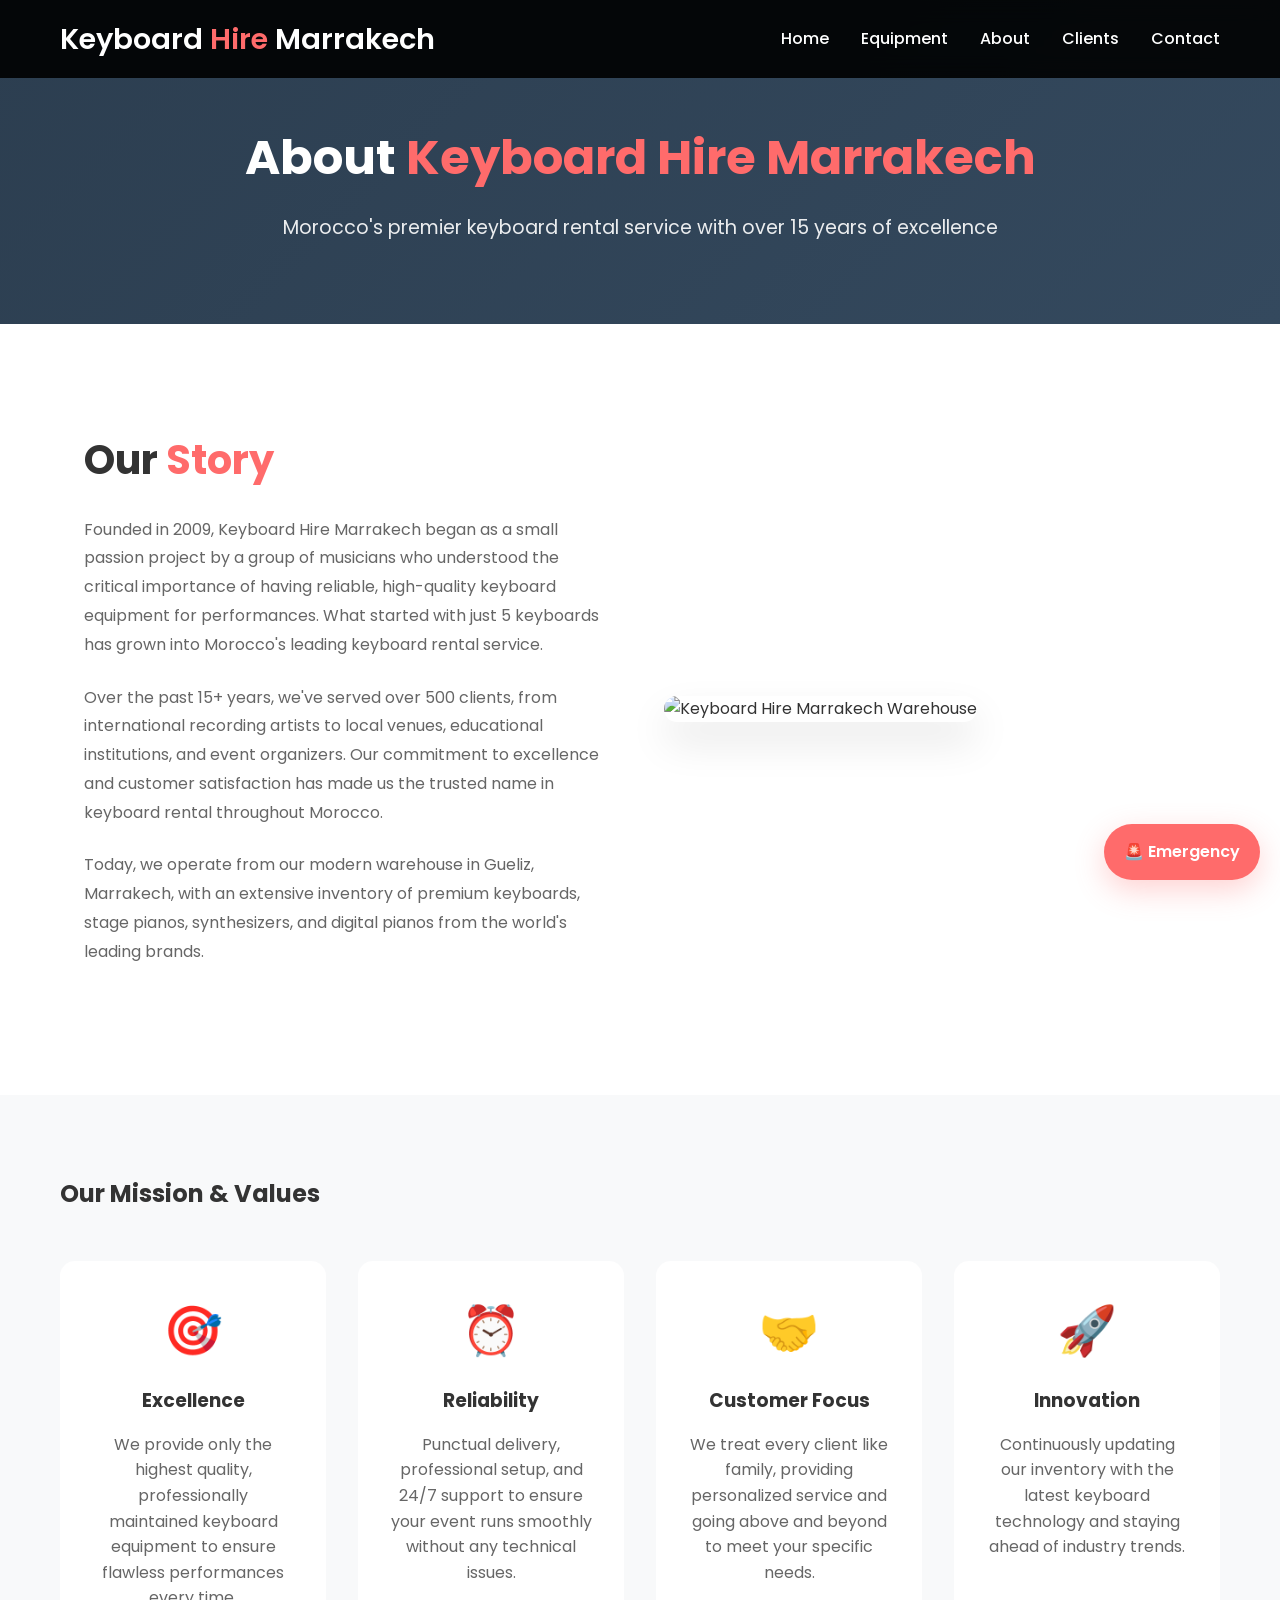
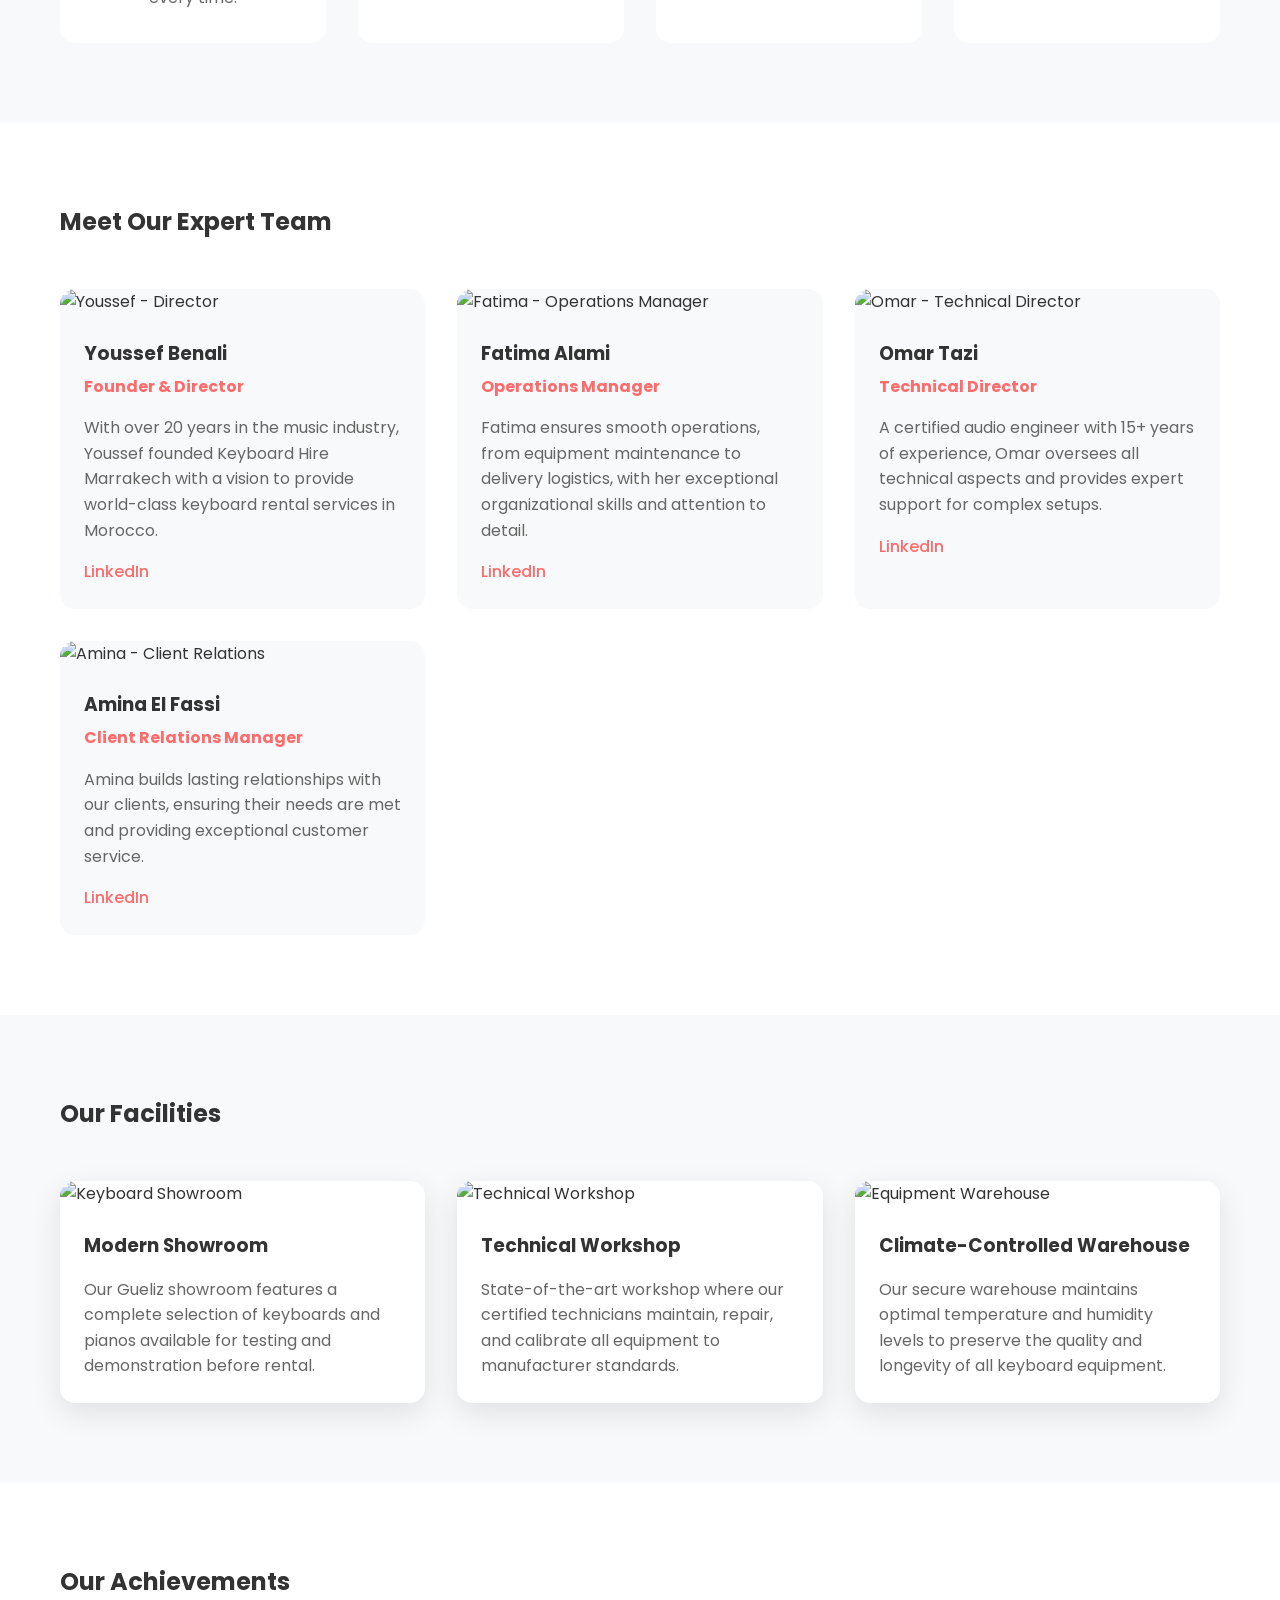
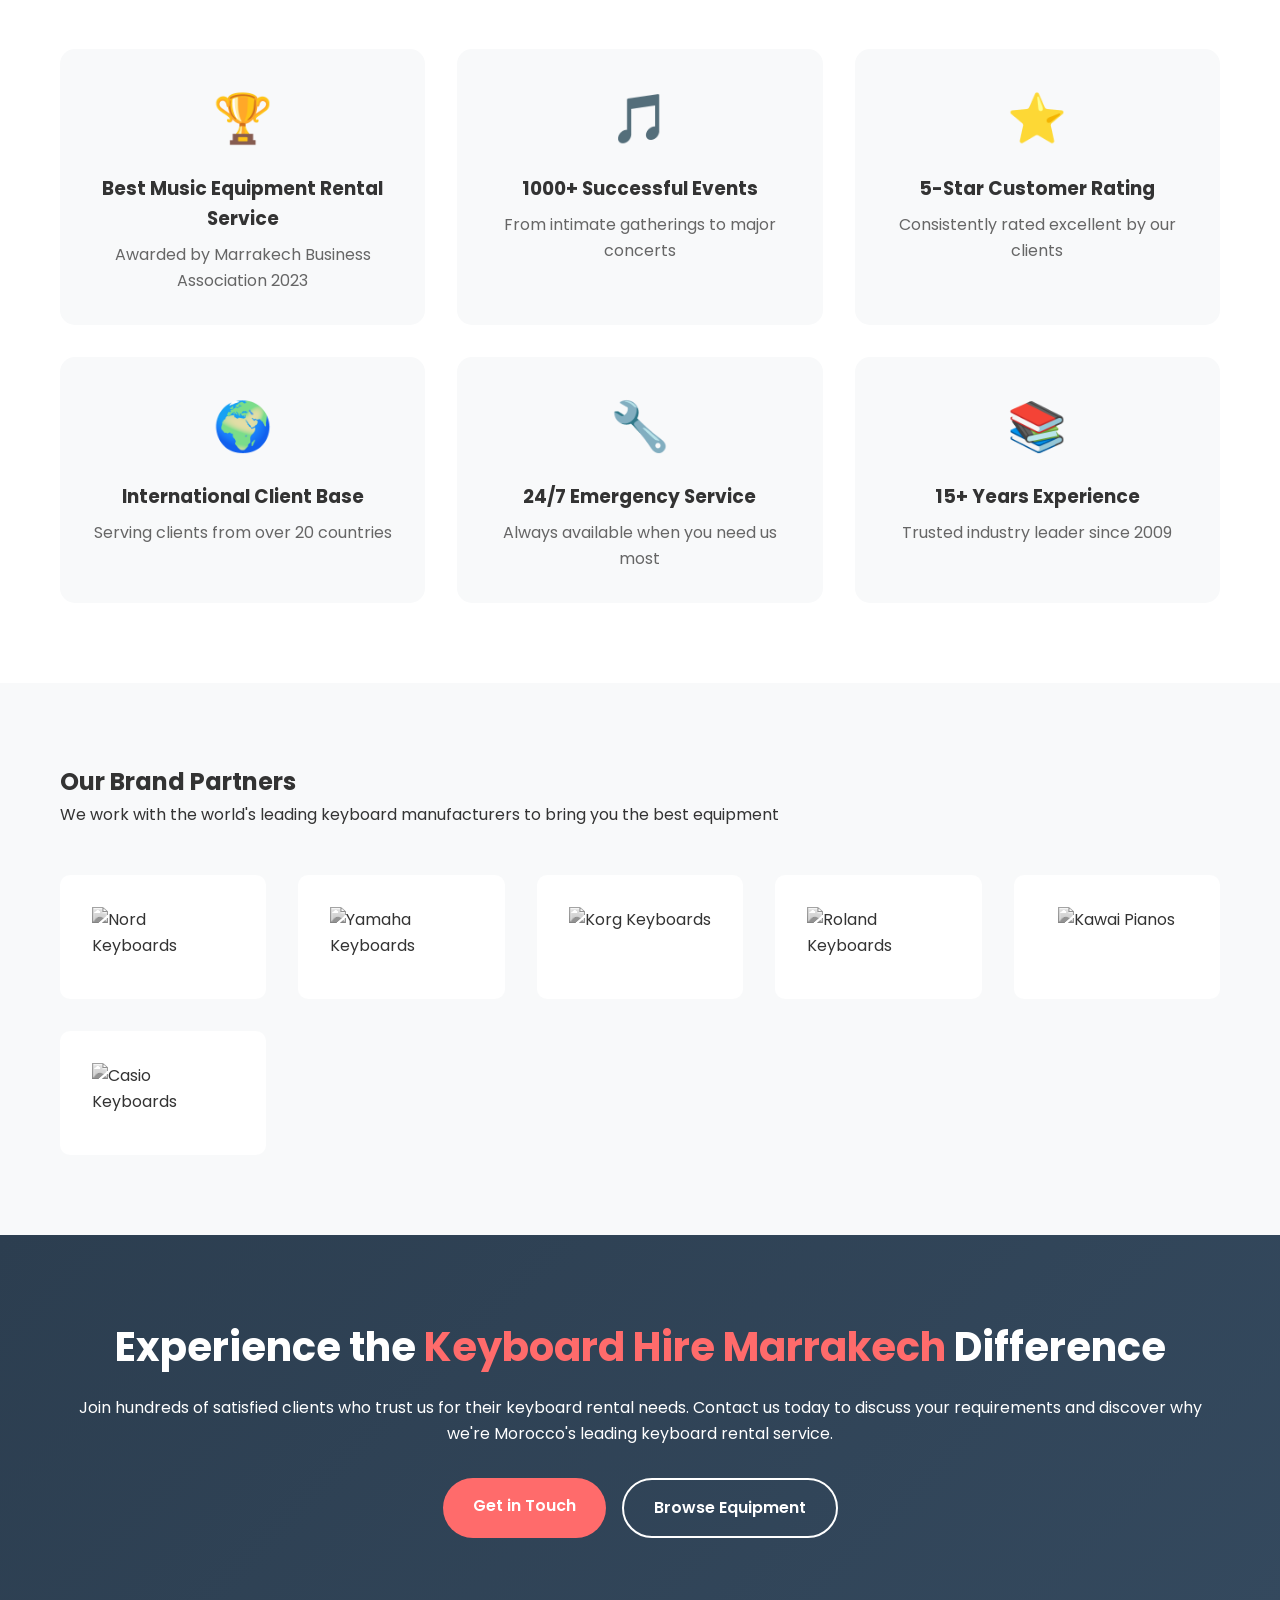
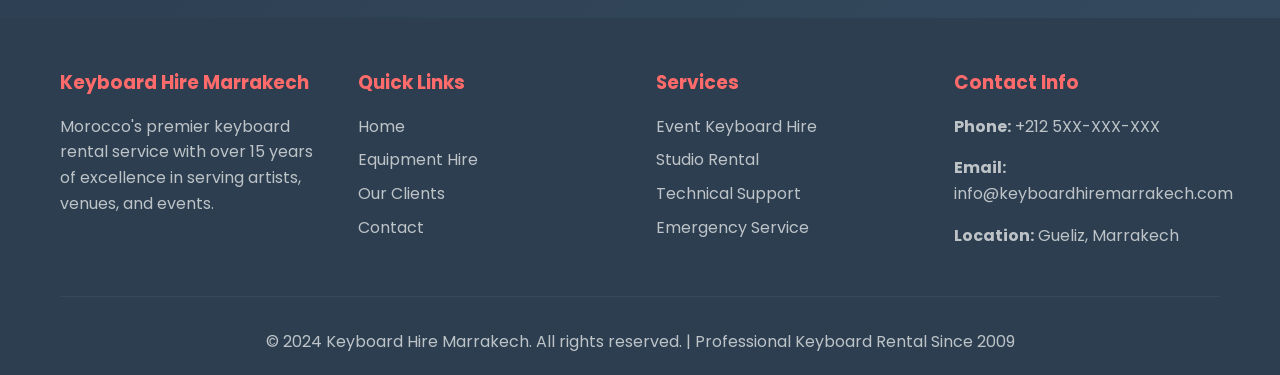
==== about.html @ 623c3692 "save" ====
<!DOCTYPE html>
<html lang="en">
<head>
    <meta charset="UTF-8">
    <meta name="viewport" content="width=device-width, initial-scale=1.0">
    <title>About Us - Keyboard Hire Marrakech | Professional Keyboard Rental Since 2009</title>
    <meta name="description" content="Learn about Keyboard Hire Marrakech - Morocco's leading keyboard rental service with 15+ years of experience, premium equipment, and exceptional customer service.">
    <meta name="keywords" content="about keyboard hire Marrakech, keyboard rental company Marrakech, professional keyboard service, music equipment rental Morocco">
    <link rel="stylesheet" href="styles.css">
    <link href="https://fonts.googleapis.com/css2?family=Poppins:wght@300;400;500;600;700&display=swap" rel="stylesheet">
</head>
<body>
    <!-- Header -->
    <header class="header">
        <nav class="navbar">
            <div class="nav-container">
                <div class="logo">
                    <h1>Keyboard <span>Hire</span> Marrakech</h1>
                </div>
                <ul class="nav-menu">
                    <li><a href="index.html" class="nav-link">Home</a></li>
                    <li><a href="index.html#equipment" class="nav-link">Equipment</a></li>
                    <li><a href="about.html" class="nav-link">About</a></li>
                    <li><a href="clients.html" class="nav-link">Clients</a></li>
                    <li><a href="contact.html" class="nav-link">Contact</a></li>
                </ul>
                <div class="hamburger">
                    <span></span>
                    <span></span>
                    <span></span>
                </div>
            </div>
        </nav>
    </header>

    <!-- Page Header -->
    <section class="page-header">
        <div class="container">
            <h1>About <span>Keyboard Hire Marrakech</span></h1>
            <p>Morocco's premier keyboard rental service with over 15 years of excellence</p>
        </div>
    </section>

    <!-- Our Story -->
    <section class="our-story">
        <div class="container">
            <div class="story-content">
                <div class="story-text">
                    <h2>Our <span>Story</span></h2>
                    <p>Founded in 2009, Keyboard Hire Marrakech began as a small passion project by a group of musicians who understood the critical importance of having reliable, high-quality keyboard equipment for performances. What started with just 5 keyboards has grown into Morocco's leading keyboard rental service.</p>
                    <p>Over the past 15+ years, we've served over 500 clients, from international recording artists to local venues, educational institutions, and event organizers. Our commitment to excellence and customer satisfaction has made us the trusted name in keyboard rental throughout Morocco.</p>
                    <p>Today, we operate from our modern warehouse in Gueliz, Marrakech, with an extensive inventory of premium keyboards, stage pianos, synthesizers, and digital pianos from the world's leading brands.</p>
                </div>
                <div class="story-image">
                    <img src="https://images.unsplash.com/photo-1566665719973-657643b6158b?w=500&h=400&fit=crop&crop=center" alt="Keyboard Hire Marrakech Warehouse">
                </div>
            </div>
        </div>
    </section>

    <!-- Mission & Values -->
    <section class="mission-values">
        <div class="container">
            <h2>Our <span>Mission & Values</span></h2>
            
            <div class="values-grid">
                <div class="value-item">
                    <div class="value-icon">🎯</div>
                    <h3>Excellence</h3>
                    <p>We provide only the highest quality, professionally maintained keyboard equipment to ensure flawless performances every time.</p>
                </div>
                
                <div class="value-item">
                    <div class="value-icon">⏰</div>
                    <h3>Reliability</h3>
                    <p>Punctual delivery, professional setup, and 24/7 support to ensure your event runs smoothly without any technical issues.</p>
                </div>
                
                <div class="value-item">
                    <div class="value-icon">🤝</div>
                    <h3>Customer Focus</h3>
                    <p>We treat every client like family, providing personalized service and going above and beyond to meet your specific needs.</p>
                </div>
                
                <div class="value-item">
                    <div class="value-icon">🚀</div>
                    <h3>Innovation</h3>
                    <p>Continuously updating our inventory with the latest keyboard technology and staying ahead of industry trends.</p>
                </div>
            </div>
        </div>
    </section>

    <!-- Team Section -->
    <section class="team">
        <div class="container">
            <h2>Meet Our <span>Expert Team</span></h2>
            
            <div class="team-grid">
                <div class="team-member">
                    <div class="member-image">
                        <img src="https://images.unsplash.com/photo-1507003211169-0a1dd7228f2d?w=300&h=300&fit=crop&crop=face" alt="Youssef - Director">
                    </div>
                    <div class="member-info">
                        <h3>Youssef Benali</h3>
                        <h4>Founder & Director</h4>
                        <p>With over 20 years in the music industry, Youssef founded Keyboard Hire Marrakech with a vision to provide world-class keyboard rental services in Morocco.</p>
                        <div class="member-social">
                            <a href="#">LinkedIn</a>
                        </div>
                    </div>
                </div>
                
                <div class="team-member">
                    <div class="member-image">
                        <img src="https://images.unsplash.com/photo-1494790108755-2616b612b786?w=300&h=300&fit=crop&crop=face" alt="Fatima - Operations Manager">
                    </div>
                    <div class="member-info">
                        <h3>Fatima Alami</h3>
                        <h4>Operations Manager</h4>
                        <p>Fatima ensures smooth operations, from equipment maintenance to delivery logistics, with her exceptional organizational skills and attention to detail.</p>
                        <div class="member-social">
                            <a href="#">LinkedIn</a>
                        </div>
                    </div>
                </div>
                
                <div class="team-member">
                    <div class="member-image">
                        <img src="https://images.unsplash.com/photo-1500648767791-00dcc994a43e?w=300&h=300&fit=crop&crop=face" alt="Omar - Technical Director">
                    </div>
                    <div class="member-info">
                        <h3>Omar Tazi</h3>
                        <h4>Technical Director</h4>
                        <p>A certified audio engineer with 15+ years of experience, Omar oversees all technical aspects and provides expert support for complex setups.</p>
                        <div class="member-social">
                            <a href="#">LinkedIn</a>
                        </div>
                    </div>
                </div>
                
                <div class="team-member">
                    <div class="member-image">
                        <img src="https://images.unsplash.com/photo-1580489944761-15a19d654956?w=300&h=300&fit=crop&crop=face" alt="Amina - Client Relations">
                    </div>
                    <div class="member-info">
                        <h3>Amina El Fassi</h3>
                        <h4>Client Relations Manager</h4>
                        <p>Amina builds lasting relationships with our clients, ensuring their needs are met and providing exceptional customer service.</p>
                        <div class="member-social">
                            <a href="#">LinkedIn</a>
                        </div>
                    </div>
                </div>
            </div>
        </div>
    </section>

    <!-- Facilities -->
    <section class="facilities">
        <div class="container">
            <h2>Our <span>Facilities</span></h2>
            
            <div class="facilities-grid">
                <div class="facility-item">
                    <div class="facility-image">
                        <img src="https://images.unsplash.com/photo-1564466809118-fb3321f1a7a9?w=400&h=300&fit=crop&crop=center" alt="Keyboard Showroom">
                    </div>
                    <div class="facility-content">
                        <h3>Modern Showroom</h3>
                        <p>Our Gueliz showroom features a complete selection of keyboards and pianos available for testing and demonstration before rental.</p>
                    </div>
                </div>
                
                <div class="facility-item">
                    <div class="facility-image">
                        <img src="https://images.unsplash.com/photo-1581091226825-a6a2a5aee158?w=400&h=300&fit=crop&crop=center" alt="Technical Workshop">
                    </div>
                    <div class="facility-content">
                        <h3>Technical Workshop</h3>
                        <p>State-of-the-art workshop where our certified technicians maintain, repair, and calibrate all equipment to manufacturer standards.</p>
                    </div>
                </div>
                
                <div class="facility-item">
                    <div class="facility-image">
                        <img src="https://images.unsplash.com/photo-1566665719973-657643b6158b?w=400&h=300&fit=crop&crop=center" alt="Equipment Warehouse">
                    </div>
                    <div class="facility-content">
                        <h3>Climate-Controlled Warehouse</h3>
                        <p>Our secure warehouse maintains optimal temperature and humidity levels to preserve the quality and longevity of all keyboard equipment.</p>
                    </div>
                </div>
            </div>
        </div>
    </section>

    <!-- Achievements -->
    <section class="achievements">
        <div class="container">
            <h2>Our <span>Achievements</span></h2>
            
            <div class="achievements-grid">
                <div class="achievement-item">
                    <div class="achievement-icon">🏆</div>
                    <h3>Best Music Equipment Rental Service</h3>
                    <p>Awarded by Marrakech Business Association 2023</p>
                </div>
                
                <div class="achievement-item">
                    <div class="achievement-icon">🎵</div>
                    <h3>1000+ Successful Events</h3>
                    <p>From intimate gatherings to major concerts</p>
                </div>
                
                <div class="achievement-item">
                    <div class="achievement-icon">⭐</div>
                    <h3>5-Star Customer Rating</h3>
                    <p>Consistently rated excellent by our clients</p>
                </div>
                
                <div class="achievement-item">
                    <div class="achievement-icon">🌍</div>
                    <h3>International Client Base</h3>
                    <p>Serving clients from over 20 countries</p>
                </div>
                
                <div class="achievement-item">
                    <div class="achievement-icon">🔧</div>
                    <h3>24/7 Emergency Service</h3>
                    <p>Always available when you need us most</p>
                </div>
                
                <div class="achievement-item">
                    <div class="achievement-icon">📚</div>
                    <h3>15+ Years Experience</h3>
                    <p>Trusted industry leader since 2009</p>
                </div>
            </div>
        </div>
    </section>

    <!-- Partners -->
    <section class="partners">
        <div class="container">
            <h2>Our <span>Brand Partners</h2>
            <p>We work with the world's leading keyboard manufacturers to bring you the best equipment</p>
            
            <div class="partners-grid">
                <div class="partner-item">
                    <img src="https://images.unsplash.com/photo-1511379938547-c1f69419868d?w=200&h=100&fit=crop&crop=center" alt="Nord Keyboards">
                </div>
                <div class="partner-item">
                    <img src="https://images.unsplash.com/photo-1576424361877-603025029c74?w=200&h=100&fit=crop&crop=center" alt="Yamaha Keyboards">
                </div>
                <div class="partner-item">
                    <img src="https://images.unsplash.com/photo-1593030182-565dcc7b5df2?w=200&h=100&fit=crop&crop=center" alt="Korg Keyboards">
                </div>
                <div class="partner-item">
                    <img src="https://images.unsplash.com/photo-1471473885385-f9cc0d6b297a?w=200&h=100&fit=crop&crop=center" alt="Roland Keyboards">
                </div>
                <div class="partner-item">
                    <img src="https://images.unsplash.com/photo-1511379938547-c1f69419868d?w=200&h=100&fit=crop&crop=center" alt="Kawai Pianos">
                </div>
                <div class="partner-item">
                    <img src="https://images.unsplash.com/photo-1593030182-565dcc7b5df2?w=200&h=100&fit=crop&crop=center" alt="Casio Keyboards">
                </div>
            </div>
        </div>
    </section>

    <!-- CTA Section -->
    <section class="about-cta">
        <div class="container">
            <div class="cta-content">
                <h2>Experience the <span>Keyboard Hire Marrakech</span> Difference</h2>
                <p>Join hundreds of satisfied clients who trust us for their keyboard rental needs. Contact us today to discuss your requirements and discover why we're Morocco's leading keyboard rental service.</p>
                <div class="cta-buttons">
                    <a href="contact.html" class="btn-primary">Get in Touch</a>
                    <a href="index.html#equipment" class="btn-secondary">Browse Equipment</a>
                </div>
            </div>
        </div>
    </section>

    <!-- Footer -->
    <footer class="footer">
        <div class="container">
            <div class="footer-content">
                <div class="footer-section">
                    <h3>Keyboard Hire Marrakech</h3>
                    <p>Morocco's premier keyboard rental service with over 15 years of excellence in serving artists, venues, and events.</p>
                </div>
                
                <div class="footer-section">
                    <h3>Quick Links</h3>
                    <ul>
                        <li><a href="index.html">Home</a></li>
                        <li><a href="index.html#equipment">Equipment Hire</a></li>
                        <li><a href="clients.html">Our Clients</a></li>
                        <li><a href="contact.html">Contact</a></li>
                    </ul>
                </div>
                
                <div class="footer-section">
                    <h3>Services</h3>
                    <ul>
                        <li><a href="#">Event Keyboard Hire</a></li>
                        <li><a href="#">Studio Rental</a></li>
                        <li><a href="#">Technical Support</a></li>
                        <li><a href="#">Emergency Service</a></li>
                    </ul>
                </div>
                
                <div class="footer-section">
                    <h3>Contact Info</h3>
                    <p><strong>Phone:</strong> +212 5XX-XXX-XXX</p>
                    <p><strong>Email:</strong> info@keyboardhiremarrakech.com</p>
                    <p><strong>Location:</strong> Gueliz, Marrakech</p>
                </div>
            </div>
            
            <div class="footer-bottom">
                <p>&copy; 2024 Keyboard Hire Marrakech. All rights reserved. | Professional Keyboard Rental Since 2009</p>
            </div>
        </div>
    </footer>

    <script src="script.js"></script>
</body>
</html>
---- styles.css ----
/* Reset and Base Styles */
* {
    margin: 0;
    padding: 0;
    box-sizing: border-box;
}

body {
    font-family: 'Poppins', sans-serif;
    line-height: 1.6;
    color: #333;
    overflow-x: hidden;
}

.container {
    max-width: 1200px;
    margin: 0 auto;
    padding: 0 20px;
}

/* Header Styles */
.header {
    position: fixed;
    top: 0;
    width: 100%;
    background: rgba(0, 0, 0, 0.9);
    backdrop-filter: blur(10px);
    z-index: 1000;
    transition: all 0.3s ease;
}

.navbar {
    padding: 1rem 0;
}

.nav-container {
    max-width: 1200px;
    margin: 0 auto;
    padding: 0 20px;
    display: flex;
    justify-content: space-between;
    align-items: center;
}

.logo h1 {
    color: #fff;
    font-size: 1.8rem;
    font-weight: 600;
}

.logo span {
    color: #ff6b6b;
}

.nav-menu {
    display: flex;
    list-style: none;
    gap: 2rem;
}

.nav-link {
    color: #fff;
    text-decoration: none;
    font-weight: 500;
    transition: color 0.3s ease;
    position: relative;
}

.nav-link:hover {
    color: #ff6b6b;
}

.nav-link::after {
    content: '';
    position: absolute;
    bottom: -5px;
    left: 0;
    width: 0;
    height: 2px;
    background: #ff6b6b;
    transition: width 0.3s ease;
}

.nav-link:hover::after {
    width: 100%;
}

.hamburger {
    display: none;
    flex-direction: column;
    cursor: pointer;
}

.hamburger span {
    width: 25px;
    height: 3px;
    background: #fff;
    margin: 3px 0;
    transition: 0.3s;
}

/* Hero Section */
.hero {
    position: relative;
    height: 100vh;
    display: flex;
    align-items: center;
    justify-content: center;
    overflow: hidden;
}

.video-container {
    position: absolute;
    top: 0;
    left: 0;
    width: 100%;
    height: 100%;
    z-index: -1;
}

#hero-video {
    width: 100%;
    height: 100%;
    object-fit: cover;
}

.video-overlay {
    position: absolute;
    top: 0;
    left: 0;
    width: 100%;
    height: 100%;
    background: rgba(0, 0, 0, 0.6);
}

.hero-content {
    text-align: center;
    color: #fff;
    padding: 0 20px;
    max-width: 800px;
    animation: fadeInUp 1s ease;
}

.hero-content h1 {
    font-size: 3.5rem;
    font-weight: 700;
    margin-bottom: 1rem;
    line-height: 1.2;
}

.hero-content span {
    color: #ff6b6b;
}

.hero-content p {
    font-size: 1.2rem;
    margin-bottom: 2rem;
    opacity: 0.9;
}

.hero-buttons {
    display: flex;
    gap: 1rem;
    justify-content: center;
    margin-bottom: 2rem;
    flex-wrap: wrap;
}

.btn-primary, .btn-secondary {
    padding: 15px 30px;
    border: none;
    border-radius: 50px;
    font-size: 1rem;
    font-weight: 600;
    text-decoration: none;
    transition: all 0.3s ease;
    cursor: pointer;
    display: inline-block;
}

.btn-primary {
    background: #ff6b6b;
    color: #fff;
}

.btn-primary:hover {
    background: #ff5252;
    transform: translateY(-2px);
    box-shadow: 0 10px 20px rgba(255, 107, 107, 0.3);
}

.btn-secondary {
    background: transparent;
    color: #fff;
    border: 2px solid #fff;
}

.btn-secondary:hover {
    background: #fff;
    color: #333;
    transform: translateY(-2px);
}

.contact-info {
    background: rgba(255, 255, 255, 0.1);
    padding: 1.5rem;
    border-radius: 10px;
    backdrop-filter: blur(10px);
}

.contact-info p {
    margin: 0.5rem 0;
    font-size: 1.1rem;
}

/* Equipment Section */
.equipment {
    padding: 80px 0;
    background: #f8f9fa;
}

.equipment h2 {
    text-align: center;
    font-size: 2.5rem;
    margin-bottom: 1rem;
    color: #333;
}

.equipment span {
    color: #ff6b6b;
}

.equipment > .container > p {
    text-align: center;
    font-size: 1.1rem;
    margin-bottom: 3rem;
    color: #666;
}

.equipment-grid {
    display: grid;
    grid-template-columns: repeat(auto-fit, minmax(280px, 1fr));
    gap: 2rem;
}

.equipment-card {
    background: #fff;
    border-radius: 15px;
    overflow: hidden;
    box-shadow: 0 10px 30px rgba(0, 0, 0, 0.1);
    transition: transform 0.3s ease, box-shadow 0.3s ease;
}

.equipment-card:hover {
    transform: translateY(-10px);
    box-shadow: 0 20px 40px rgba(0, 0, 0, 0.15);
}

.equipment-image {
    height: 200px;
    overflow: hidden;
    border-radius: 10px 10px 0 0;
}

.equipment-image img {
    width: 100%;
    height: 100%;
    object-fit: cover;
    transition: transform 0.3s ease;
}

.equipment-card:hover .equipment-image img {
    transform: scale(1.1);
}

.equipment-info {
    padding: 1.5rem;
}

.equipment-info h3 {
    font-size: 1.3rem;
    margin-bottom: 0.5rem;
    color: #333;
}

.equipment-info p {
    color: #666;
    margin-bottom: 1rem;
    font-size: 0.9rem;
}


.btn-details {
    display: inline-block;
    padding: 10px 20px;
    background: #333;
    color: #fff;
    text-decoration: none;
    border-radius: 25px;
    font-size: 0.9rem;
    transition: background 0.3s ease;
}

.btn-details:hover {
    background: #ff6b6b;
}

/* Services Section */
.services {
    padding: 80px 0;
    background: #fff;
}

.services h2 {
    text-align: center;
    font-size: 2.5rem;
    margin-bottom: 1rem;
    color: #333;
}

.services span {
    color: #ff6b6b;
}

.services > .container > p {
    text-align: center;
    font-size: 1.1rem;
    margin-bottom: 3rem;
    color: #666;
}

.services-grid {
    display: grid;
    grid-template-columns: repeat(auto-fit, minmax(250px, 1fr));
    gap: 2rem;
}

.service-item {
    text-align: center;
    padding: 2rem;
    background: #f8f9fa;
    border-radius: 15px;
    transition: transform 0.3s ease, background 0.3s ease;
}

.service-item:hover {
    transform: translateY(-5px);
    background: #fff;
    box-shadow: 0 10px 30px rgba(0, 0, 0, 0.1);
}

.service-icon {
    font-size: 3rem;
    margin-bottom: 1rem;
}

.service-item h3 {
    font-size: 1.3rem;
    margin-bottom: 1rem;
    color: #333;
}

.service-item p {
    color: #666;
    line-height: 1.6;
}

/* About Section */
.about {
    padding: 80px 0;
    background: #f8f9fa;
}

.about-content {
    display: grid;
    grid-template-columns: 1fr 1fr;
    gap: 3rem;
    align-items: center;
}

.about-text h2 {
    font-size: 2.5rem;
    margin-bottom: 1rem;
    color: #333;
}

.about-text span {
    color: #ff6b6b;
}

.about-text p {
    color: #666;
    margin-bottom: 1.5rem;
    line-height: 1.8;
}

.about-stats {
    display: grid;
    grid-template-columns: repeat(3, 1fr);
    gap: 2rem;
    margin-top: 2rem;
}

.stat {
    text-align: center;
}

.stat h3 {
    font-size: 2rem;
    color: #ff6b6b;
    margin-bottom: 0.5rem;
}

.stat p {
    color: #666;
    font-weight: 500;
}

.about-image img {
    width: 100%;
    border-radius: 15px;
    box-shadow: 0 20px 40px rgba(0, 0, 0, 0.1);
}

/* Testimonials Section */
.testimonials {
    padding: 80px 0;
    background: #fff;
}

.testimonials h2 {
    text-align: center;
    font-size: 2.5rem;
    margin-bottom: 1rem;
    color: #333;
}

.testimonials span {
    color: #ff6b6b;
}

.testimonials-grid {
    display: grid;
    grid-template-columns: repeat(auto-fit, minmax(300px, 1fr));
    gap: 2rem;
    margin-top: 3rem;
}

.testimonial {
    background: #f8f9fa;
    padding: 2rem;
    border-radius: 15px;
    box-shadow: 0 10px 30px rgba(0, 0, 0, 0.1);
    transition: transform 0.3s ease;
}

.testimonial:hover {
    transform: translateY(-5px);
}

.stars {
    font-size: 1.2rem;
    margin-bottom: 1rem;
}

.testimonial p {
    color: #666;
    line-height: 1.8;
    margin-bottom: 1.5rem;
    font-style: italic;
}

.client-info strong {
    display: block;
    color: #333;
    margin-bottom: 0.3rem;
}

.client-info span {
    color: #666;
    font-size: 0.9rem;
}

/* Contact Section */
.contact {
    padding: 80px 0;
    background: #f8f9fa;
}

.contact h2 {
    text-align: center;
    font-size: 2.5rem;
    margin-bottom: 1rem;
    color: #333;
}

.contact span {
    color: #ff6b6b;
}

.contact > .container > p {
    text-align: center;
    font-size: 1.1rem;
    margin-bottom: 3rem;
    color: #666;
}

.contact-content {
    display: grid;
    grid-template-columns: 1fr 1fr;
    gap: 3rem;
}

.contact-info {
    display: grid;
    gap: 2rem;
}

.contact-item h3 {
    color: #ff6b6b;
    margin-bottom: 0.5rem;
    font-size: 1.2rem;
}

.contact-item p {
    color: #666;
    margin: 0.3rem 0;
}

.contact-form {
    background: #fff;
    padding: 2rem;
    border-radius: 15px;
    box-shadow: 0 10px 30px rgba(0, 0, 0, 0.1);
}

.form-group {
    margin-bottom: 1.5rem;
}

.form-group input,
.form-group select,
.form-group textarea {
    width: 100%;
    padding: 12px 15px;
    border: 2px solid #e1e1e1;
    border-radius: 8px;
    font-family: 'Poppins', sans-serif;
    font-size: 1rem;
    transition: border-color 0.3s ease;
}

.form-group input:focus,
.form-group select:focus,
.form-group textarea:focus {
    outline: none;
    border-color: #ff6b6b;
}

.btn-submit {
    width: 100%;
    padding: 15px;
    background: #ff6b6b;
    color: #fff;
    border: none;
    border-radius: 8px;
    font-size: 1rem;
    font-weight: 600;
    cursor: pointer;
    transition: background 0.3s ease;
}

.btn-submit:hover {
    background: #ff5252;
}

/* Footer */
.footer {
    background: #2c3e50;
    color: #fff;
    padding: 50px 0 20px;
}

.footer-content {
    display: grid;
    grid-template-columns: repeat(auto-fit, minmax(250px, 1fr));
    gap: 2rem;
    margin-bottom: 2rem;
}

.footer-section h3 {
    margin-bottom: 1rem;
    color: #ff6b6b;
}

.footer-section p {
    color: #bdc3c7;
    margin-bottom: 1rem;
}

.footer-section ul {
    list-style: none;
}

.footer-section ul li {
    margin-bottom: 0.5rem;
}

.footer-section ul li a {
    color: #bdc3c7;
    text-decoration: none;
    transition: color 0.3s ease;
}

.footer-section ul li a:hover {
    color: #ff6b6b;
}

.social-links {
    display: flex;
    gap: 1rem;
    margin-top: 1rem;
}

.social-links a {
    color: #fff;
    text-decoration: none;
    padding: 8px 15px;
    background: #ff6b6b;
    border-radius: 5px;
    transition: background 0.3s ease;
}

.social-links a:hover {
    background: #ff5252;
}

.footer-bottom {
    text-align: center;
    padding-top: 2rem;
    border-top: 1px solid #34495e;
    color: #bdc3c7;
}

/* Animations */
@keyframes fadeInUp {
    from {
        opacity: 0;
        transform: translateY(30px);
    }
    to {
        opacity: 1;
        transform: translateY(0);
    }
}

/* Responsive Design */
@media (max-width: 768px) {
    .nav-menu {
        position: fixed;
        left: -100%;
        top: 70px;
        flex-direction: column;
        background-color: rgba(0, 0, 0, 0.9);
        width: 100%;
        text-align: center;
        transition: 0.3s;
        padding: 2rem 0;
    }

    .nav-menu.active {
        left: 0;
    }

    .hamburger {
        display: flex;
    }

    .hamburger.active span:nth-child(2) {
        opacity: 0;
    }

    .hamburger.active span:nth-child(1) {
        transform: translateY(8px) rotate(45deg);
    }

    .hamburger.active span:nth-child(3) {
        transform: translateY(-8px) rotate(-45deg);
    }

    .hero-content h1 {
        font-size: 2.5rem;
    }

    .hero-buttons {
        flex-direction: column;
        align-items: center;
    }

    .about-content,
    .contact-content {
        grid-template-columns: 1fr;
        gap: 2rem;
    }

    .about-stats {
        grid-template-columns: 1fr;
        gap: 1rem;
    }

    .equipment-grid,
    .services-grid,
    .testimonials-grid {
        grid-template-columns: 1fr;
    }

    .footer-content {
        grid-template-columns: 1fr;
        text-align: center;
    }

    .social-links {
        justify-content: center;
    }
}

@media (max-width: 480px) {
    .hero-content h1 {
        font-size: 2rem;
    }

    .hero-content p {
        font-size: 1rem;
    }

    .equipment h2,
    .services h2,
    .about-text h2,
    .testimonials h2,
    .contact h2 {
        font-size: 2rem;
    }

    .container {
        padding: 0 15px;
    }
}

/* Smooth Scrolling */
html {
    scroll-behavior: smooth;
}

/* Page Header */
.page-header {
    padding: 120px 0 80px;
    background: linear-gradient(135deg, #2c3e50 0%, #34495e 100%);
    color: white;
    text-align: center;
}

.page-header h1 {
    font-size: 3rem;
    margin-bottom: 1rem;
}

.page-header span {
    color: #ff6b6b;
}

.page-header p {
    font-size: 1.2rem;
    opacity: 0.9;
}

/* Client Stats */
.client-stats {
    padding: 80px 0;
    background: #f8f9fa;
}

.stats-grid {
    display: grid;
    grid-template-columns: repeat(auto-fit, minmax(200px, 1fr));
    gap: 2rem;
    text-align: center;
}

.stat-item h2 {
    font-size: 3rem;
    color: #ff6b6b;
    margin-bottom: 0.5rem;
}

.stat-item p {
    color: #666;
    font-weight: 500;
}

/* Featured Clients */
.featured-clients {
    padding: 80px 0;
    background: #fff;
}

.clients-grid {
    display: grid;
    gap: 3rem;
    margin-top: 3rem;
}

.client-category {
    background: #f8f9fa;
    padding: 2rem;
    border-radius: 15px;
}

.client-category h3 {
    font-size: 1.5rem;
    margin-bottom: 1.5rem;
    color: #ff6b6b;
}

.client-list {
    display: grid;
    gap: 1.5rem;
}

.client-item {
    display: flex;
    align-items: center;
    gap: 1rem;
    padding: 1rem;
    background: #fff;
    border-radius: 10px;
    transition: transform 0.3s ease;
}

.client-item:hover {
    transform: translateY(-3px);
    box-shadow: 0 5px 15px rgba(0, 0, 0, 0.1);
}

.client-logo img {
    width: 80px;
    height: 50px;
    object-fit: contain;
}

.client-item h4 {
    color: #333;
    margin-bottom: 0.3rem;
}

.client-item p {
    color: #666;
    font-size: 0.9rem;
}

/* Success Stories */
.success-stories {
    padding: 80px 0;
    background: #f8f9fa;
}

.story-grid {
    display: grid;
    grid-template-columns: repeat(auto-fit, minmax(350px, 1fr));
    gap: 2rem;
    margin-top: 3rem;
}

.story-item {
    background: #fff;
    border-radius: 15px;
    overflow: hidden;
    box-shadow: 0 10px 30px rgba(0, 0, 0, 0.1);
    transition: transform 0.3s ease;
}

.story-item:hover {
    transform: translateY(-5px);
}

.story-image img {
    width: 100%;
    height: 200px;
    object-fit: cover;
}

.story-content {
    padding: 1.5rem;
}

.story-content h3 {
    color: #333;
    margin-bottom: 1rem;
}

.story-content p {
    color: #666;
    margin-bottom: 1rem;
}

.story-details {
    display: flex;
    gap: 1rem;
    flex-wrap: wrap;
}

.story-details span {
    background: #f8f9fa;
    padding: 5px 10px;
    border-radius: 20px;
    font-size: 0.8rem;
    color: #666;
}

/* Partnership CTA */
.partnership-cta {
    padding: 80px 0;
    background: linear-gradient(135deg, #ff6b6b 0%, #ff5252 100%);
    color: white;
    text-align: center;
}

.partnership-cta h2 {
    font-size: 2.5rem;
    margin-bottom: 1rem;
}

.partnership-cta span {
    color: white;
}

.cta-buttons {
    display: flex;
    gap: 1rem;
    justify-content: center;
    margin-top: 2rem;
    flex-wrap: wrap;
}

.btn-secondary {
    background: transparent;
    color: white;
    border: 2px solid white;
}

.btn-secondary:hover {
    background: white;
    color: #ff6b6b;
}

/* Our Story */
.our-story {
    padding: 80px 0;
    background: #fff;
}

.story-content {
    display: grid;
    grid-template-columns: 1fr 1fr;
    gap: 3rem;
    align-items: center;
}

.story-text h2 {
    font-size: 2.5rem;
    margin-bottom: 1.5rem;
    color: #333;
}

.story-text span {
    color: #ff6b6b;
}

.story-text p {
    color: #666;
    margin-bottom: 1.5rem;
    line-height: 1.8;
}

.story-image img {
    width: 100%;
    border-radius: 15px;
    box-shadow: 0 20px 40px rgba(0, 0, 0, 0.1);
}

/* Mission & Values */
.mission-values {
    padding: 80px 0;
    background: #f8f9fa;
}

.values-grid {
    display: grid;
    grid-template-columns: repeat(auto-fit, minmax(250px, 1fr));
    gap: 2rem;
    margin-top: 3rem;
}

.value-item {
    text-align: center;
    padding: 2rem;
    background: #fff;
    border-radius: 15px;
    transition: transform 0.3s ease;
}

.value-item:hover {
    transform: translateY(-5px);
    box-shadow: 0 10px 30px rgba(0, 0, 0, 0.1);
}

.value-icon {
    font-size: 3rem;
    margin-bottom: 1rem;
}

.value-item h3 {
    color: #333;
    margin-bottom: 1rem;
}

.value-item p {
    color: #666;
    line-height: 1.6;
}

/* Team Section */
.team {
    padding: 80px 0;
    background: #fff;
}

.team-grid {
    display: grid;
    grid-template-columns: repeat(auto-fit, minmax(300px, 1fr));
    gap: 2rem;
    margin-top: 3rem;
}

.team-member {
    background: #f8f9fa;
    border-radius: 15px;
    overflow: hidden;
    transition: transform 0.3s ease;
}

.team-member:hover {
    transform: translateY(-5px);
    box-shadow: 0 10px 30px rgba(0, 0, 0, 0.1);
}

.member-image img {
    width: 100%;
    height: 250px;
    object-fit: cover;
}

.member-info {
    padding: 1.5rem;
}

.member-info h3 {
    color: #333;
    margin-bottom: 0.3rem;
}

.member-info h4 {
    color: #ff6b6b;
    margin-bottom: 1rem;
}

.member-info p {
    color: #666;
    margin-bottom: 1rem;
    line-height: 1.6;
}

.member-social a {
    color: #ff6b6b;
    text-decoration: none;
    font-weight: 500;
    transition: color 0.3s ease;
}

.member-social a:hover {
    color: #ff5252;
}

/* Facilities */
.facilities {
    padding: 80px 0;
    background: #f8f9fa;
}

.facilities-grid {
    display: grid;
    grid-template-columns: repeat(auto-fit, minmax(350px, 1fr));
    gap: 2rem;
    margin-top: 3rem;
}

.facility-item {
    background: #fff;
    border-radius: 15px;
    overflow: hidden;
    box-shadow: 0 10px 30px rgba(0, 0, 0, 0.1);
    transition: transform 0.3s ease;
}

.facility-item:hover {
    transform: translateY(-5px);
}

.facility-image img {
    width: 100%;
    height: 200px;
    object-fit: cover;
}

.facility-content {
    padding: 1.5rem;
}

.facility-content h3 {
    color: #333;
    margin-bottom: 1rem;
}

.facility-content p {
    color: #666;
    line-height: 1.6;
}

/* Achievements */
.achievements {
    padding: 80px 0;
    background: #fff;
}

.achievements-grid {
    display: grid;
    grid-template-columns: repeat(auto-fit, minmax(300px, 1fr));
    gap: 2rem;
    margin-top: 3rem;
}

.achievement-item {
    text-align: center;
    padding: 2rem;
    background: #f8f9fa;
    border-radius: 15px;
    transition: transform 0.3s ease;
}

.achievement-item:hover {
    transform: translateY(-5px);
    box-shadow: 0 10px 30px rgba(0, 0, 0, 0.1);
}

.achievement-icon {
    font-size: 3rem;
    margin-bottom: 1rem;
}

.achievement-item h3 {
    color: #333;
    margin-bottom: 0.5rem;
}

.achievement-item p {
    color: #666;
}

/* Partners */
.partners {
    padding: 80px 0;
    background: #f8f9fa;
}

.partners-grid {
    display: grid;
    grid-template-columns: repeat(auto-fit, minmax(200px, 1fr));
    gap: 2rem;
    margin-top: 3rem;
}

.partner-item {
    background: #fff;
    padding: 2rem;
    border-radius: 10px;
    display: flex;
    align-items: center;
    justify-content: center;
    transition: transform 0.3s ease;
}

.partner-item:hover {
    transform: translateY(-3px);
    box-shadow: 0 5px 15px rgba(0, 0, 0, 0.1);
}

.partner-item img {
    max-width: 100%;
    height: 60px;
    object-fit: contain;
    filter: grayscale(100%);
    transition: filter 0.3s ease;
}

.partner-item:hover img {
    filter: grayscale(0%);
}

/* About CTA */
.about-cta {
    padding: 80px 0;
    background: linear-gradient(135deg, #2c3e50 0%, #34495e 100%);
    color: white;
    text-align: center;
}

.about-cta h2 {
    font-size: 2.5rem;
    margin-bottom: 1rem;
}

.about-cta span {
    color: #ff6b6b;
}

/* FAQ Section */
.faq {
    padding: 80px 0;
    background: #fff;
}

.faq-grid {
    display: grid;
    grid-template-columns: repeat(auto-fit, minmax(300px, 1fr));
    gap: 2rem;
    margin-top: 3rem;
}

.faq-item {
    background: #f8f9fa;
    padding: 2rem;
    border-radius: 15px;
    transition: transform 0.3s ease;
}

.faq-item:hover {
    transform: translateY(-5px);
    box-shadow: 0 10px 30px rgba(0, 0, 0, 0.1);
}

.faq-item h3 {
    color: #ff6b6b;
    margin-bottom: 1rem;
}

.faq-item p {
    color: #666;
    line-height: 1.6;
}

/* Emergency Banner */
.emergency-banner {
    padding: 60px 0;
    background: linear-gradient(135deg, #e74c3c 0%, #c0392b 100%);
    color: white;
    text-align: center;
}

.emergency-content h2 {
    font-size: 2.5rem;
    margin-bottom: 1rem;
}

.emergency-content span {
    color: white;
}

.emergency-buttons {
    display: flex;
    gap: 1rem;
    justify-content: center;
    margin-top: 2rem;
    flex-wrap: wrap;
}

.btn-emergency {
    background: white;
    color: #e74c3c;
    padding: 15px 30px;
    border-radius: 50px;
    text-decoration: none;
    font-weight: 600;
    transition: all 0.3s ease;
}

.btn-emergency:hover {
    transform: translateY(-2px);
    box-shadow: 0 10px 20px rgba(255, 255, 255, 0.3);
}

.btn-emergency-secondary {
    background: transparent;
    color: white;
    border: 2px solid white;
    padding: 15px 30px;
    border-radius: 50px;
    text-decoration: none;
    font-weight: 600;
    transition: all 0.3s ease;
}

.btn-emergency-secondary:hover {
    background: white;
    color: #e74c3c;
}

/* Form Styles */
.form-row {
    display: grid;
    grid-template-columns: 1fr 1fr;
    gap: 1rem;
}

.checkbox-label {
    display: flex;
    align-items: center;
    cursor: pointer;
    color: #666;
}

.checkbox-label input[type="checkbox"] {
    margin-right: 10px;
}

/* Equipment Placeholder Styles */
.equipment-placeholder {
    width: 100%;
    height: 200px;
    background: linear-gradient(135deg, #2c3e50 0%, #34495e 100%);
    color: white;
    display: flex;
    align-items: center;
    justify-content: center;
    font-size: 3rem;
    font-weight: 600;
    text-align: center;
    border-radius: 10px;
    transition: transform 0.3s ease;
}

.equipment-card:hover .equipment-placeholder {
    transform: scale(1.05);
}

/* Image Placeholder Styles */
.image-placeholder {
    width: 100%;
    height: 400px;
    background: linear-gradient(135deg, #2c3e50 0%, #34495e 100%);
    color: white;
    display: flex;
    flex-direction: column;
    align-items: center;
    justify-content: center;
    font-size: 3rem;
    font-weight: 600;
    text-align: center;
    border-radius: 15px;
    box-shadow: 0 20px 40px rgba(0, 0, 0, 0.1);
}

.image-placeholder::before {
    content: '';
    font-size: 4rem;
    margin-bottom: 1rem;
}

/* Service Icon Enhancement */
.service-icon {
    font-size: 3rem;
    margin-bottom: 1rem;
    background: linear-gradient(135deg, #ff6b6b 0%, #ff5252 100%);
    -webkit-background-clip: text;
    -webkit-text-fill-color: transparent;
    background-clip: text;
    display: inline-block;
}

/* Loading Animation */
.loading {
    display: inline-block;
    width: 20px;
    height: 20px;
    border: 3px solid #f3f3f3;
    border-top: 3px solid #ff6b6b;
    border-radius: 50%;
    animation: spin 1s linear infinite;
}

@keyframes spin {
    0% { transform: rotate(0deg); }
    100% { transform: rotate(360deg); }
}
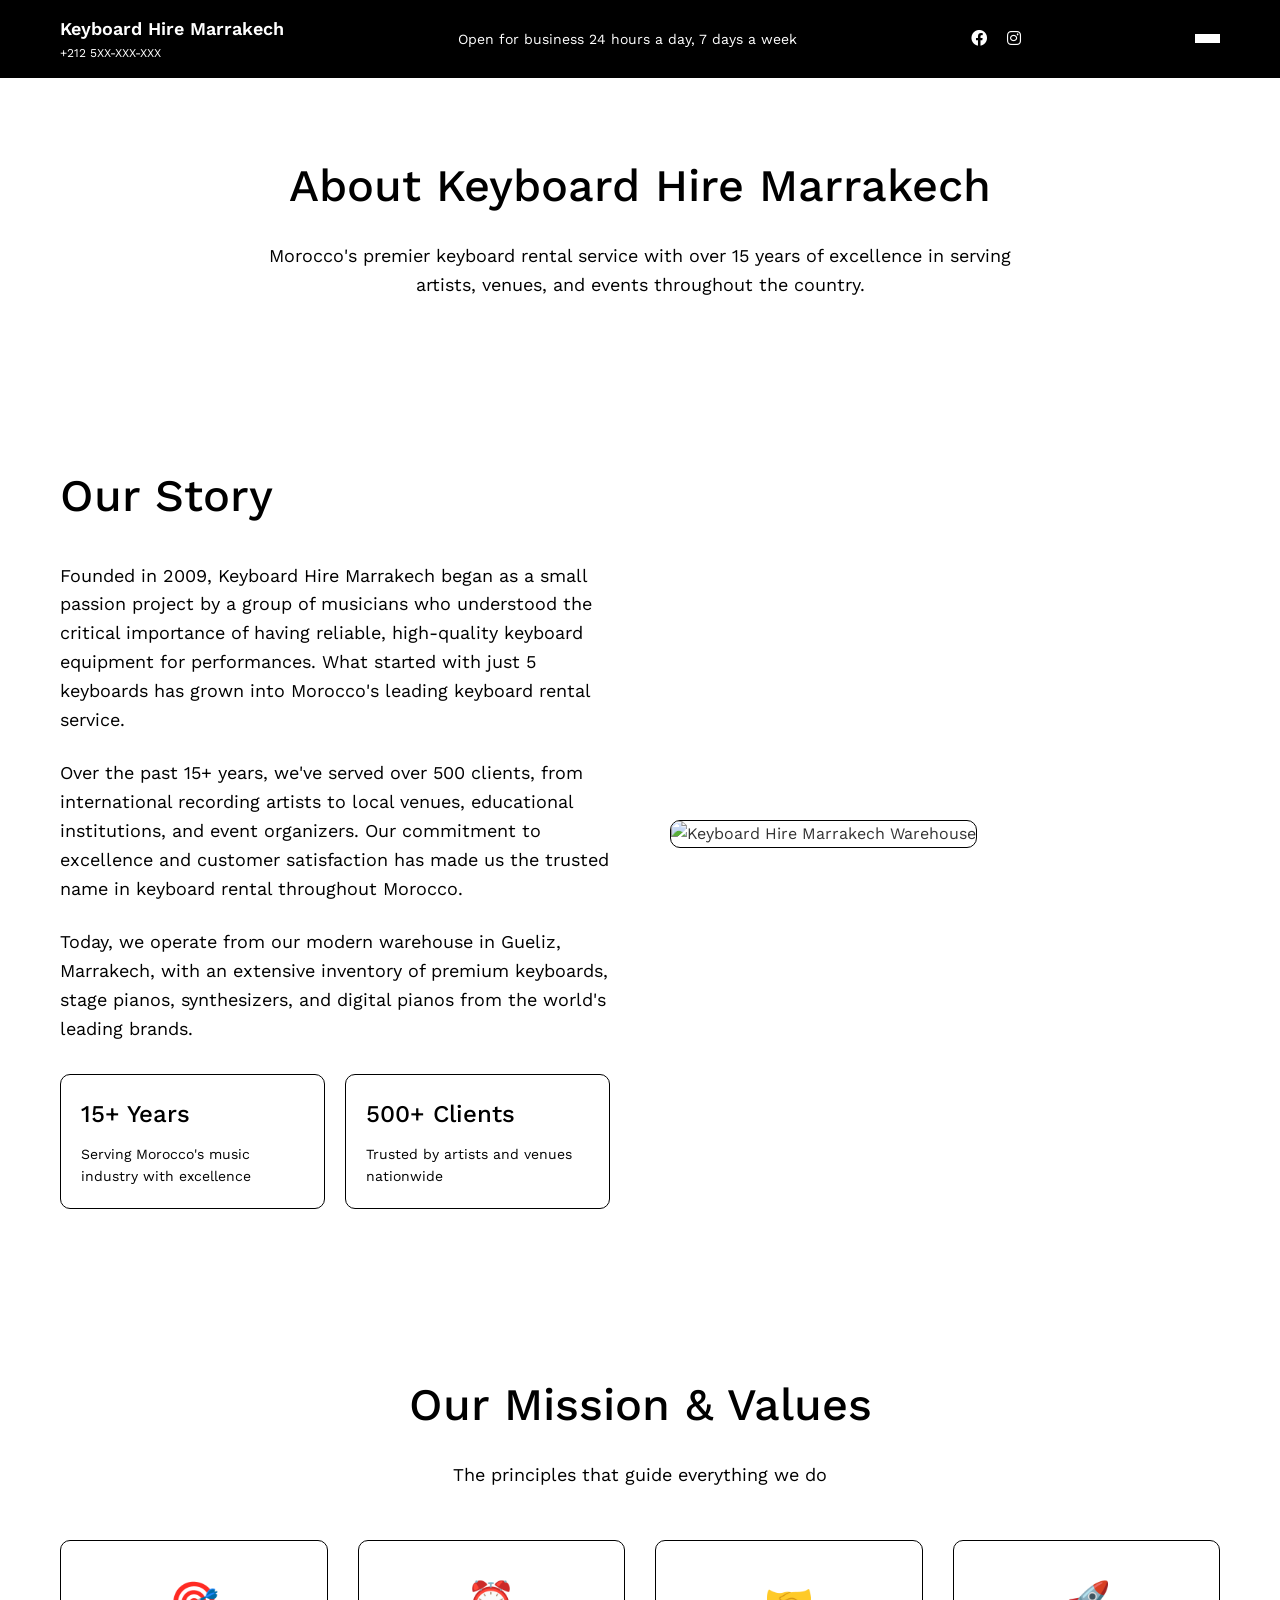
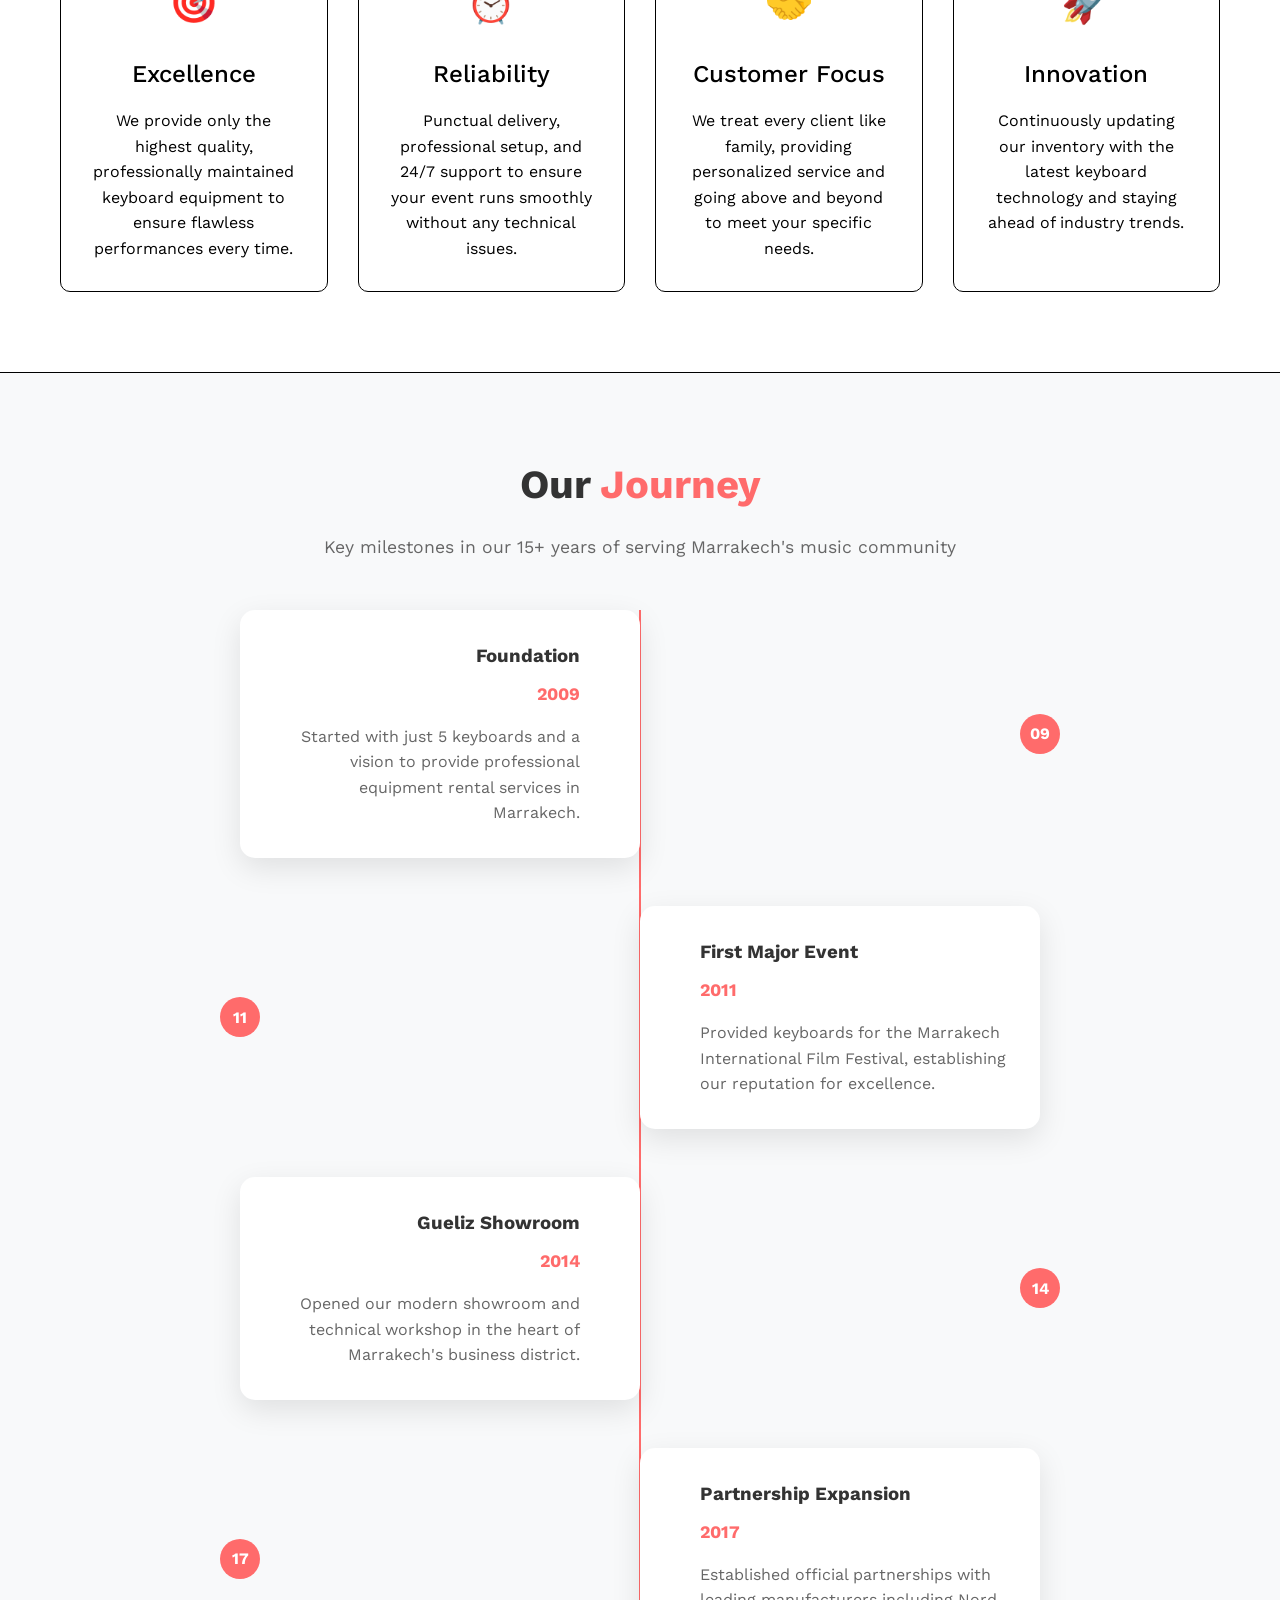
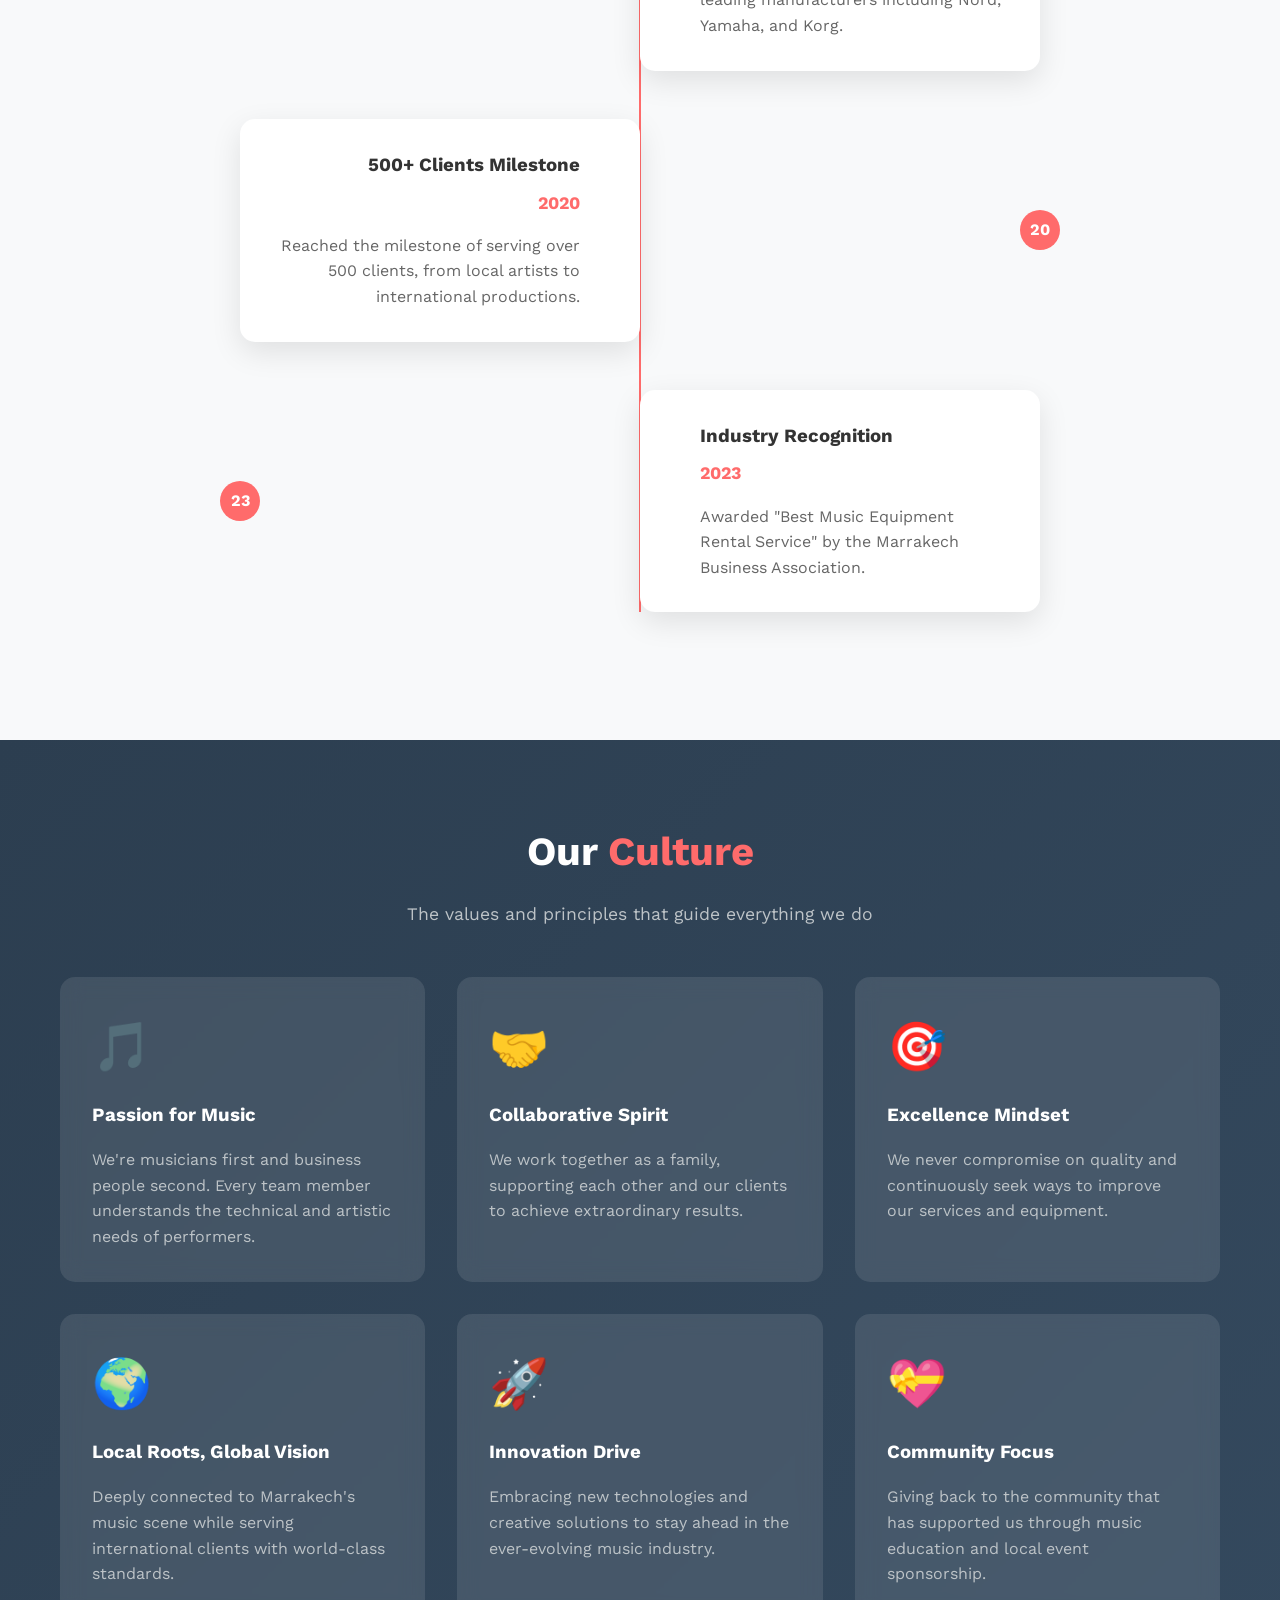
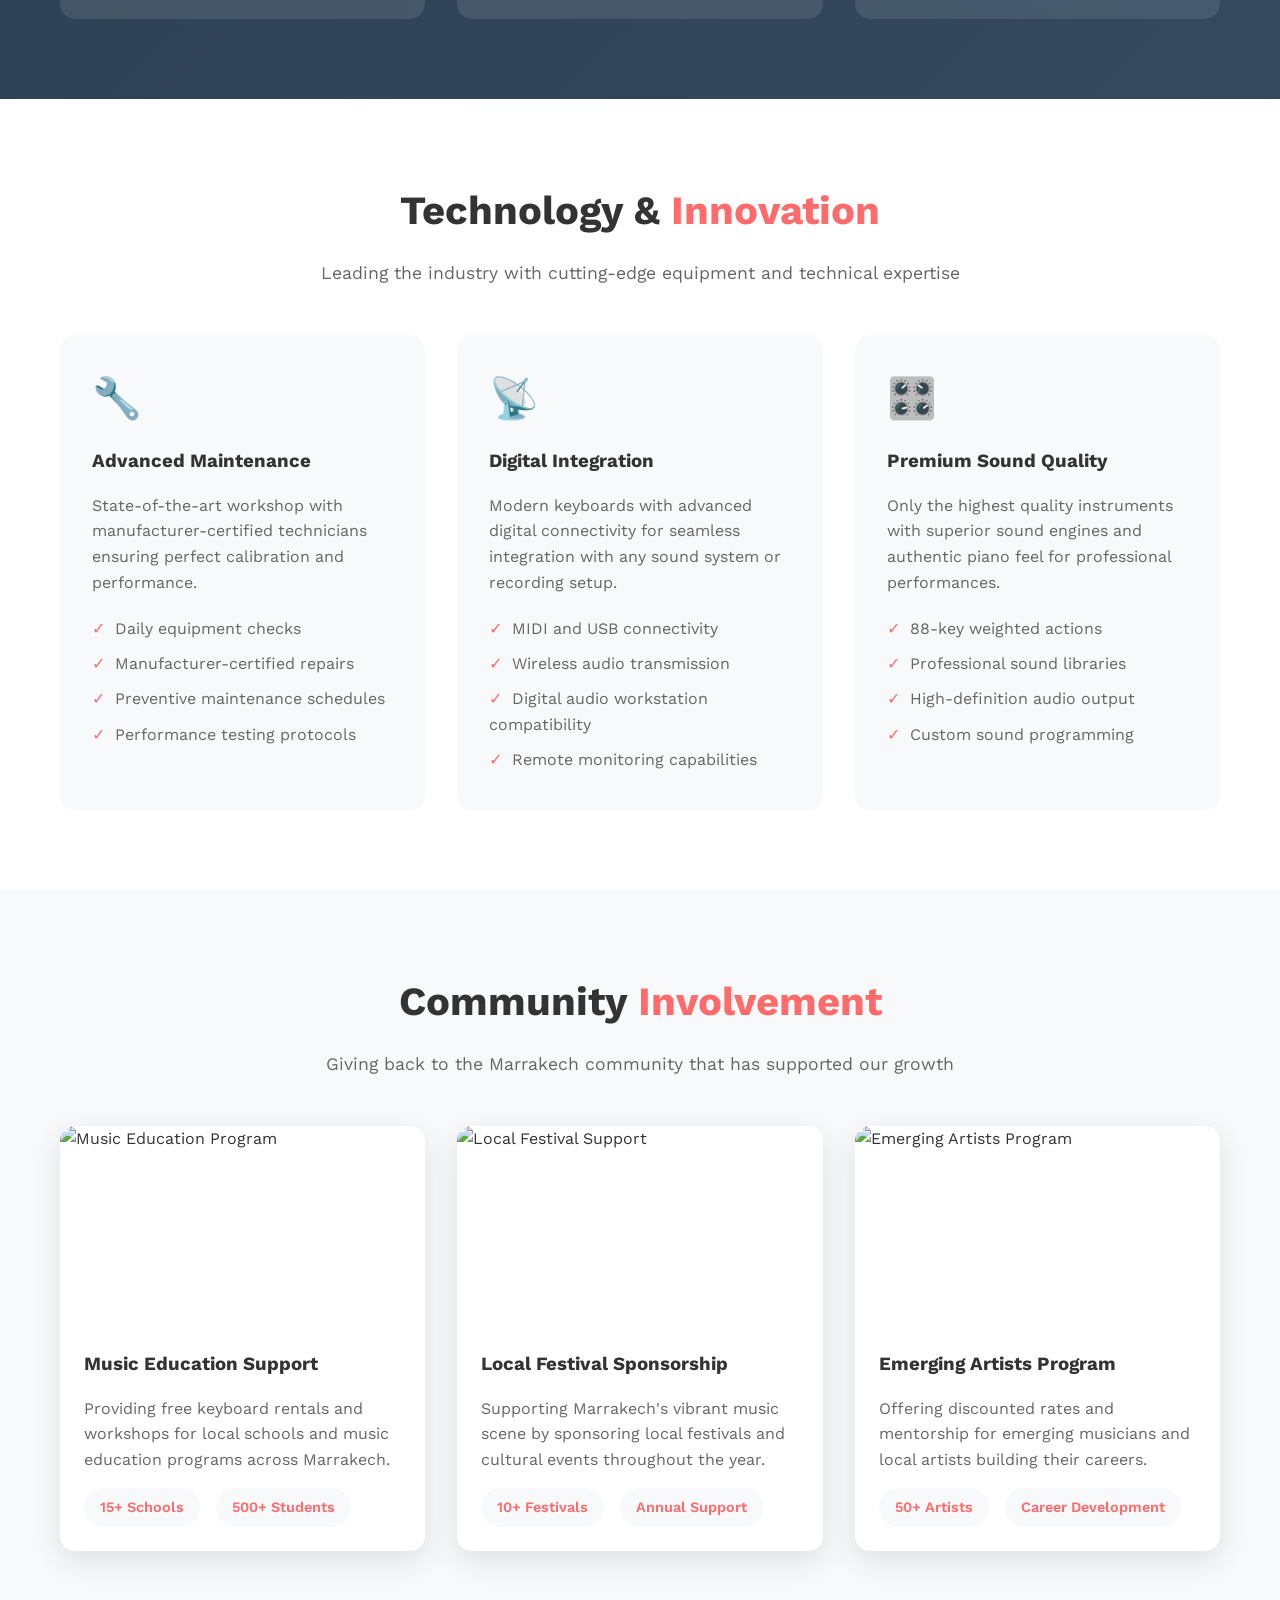
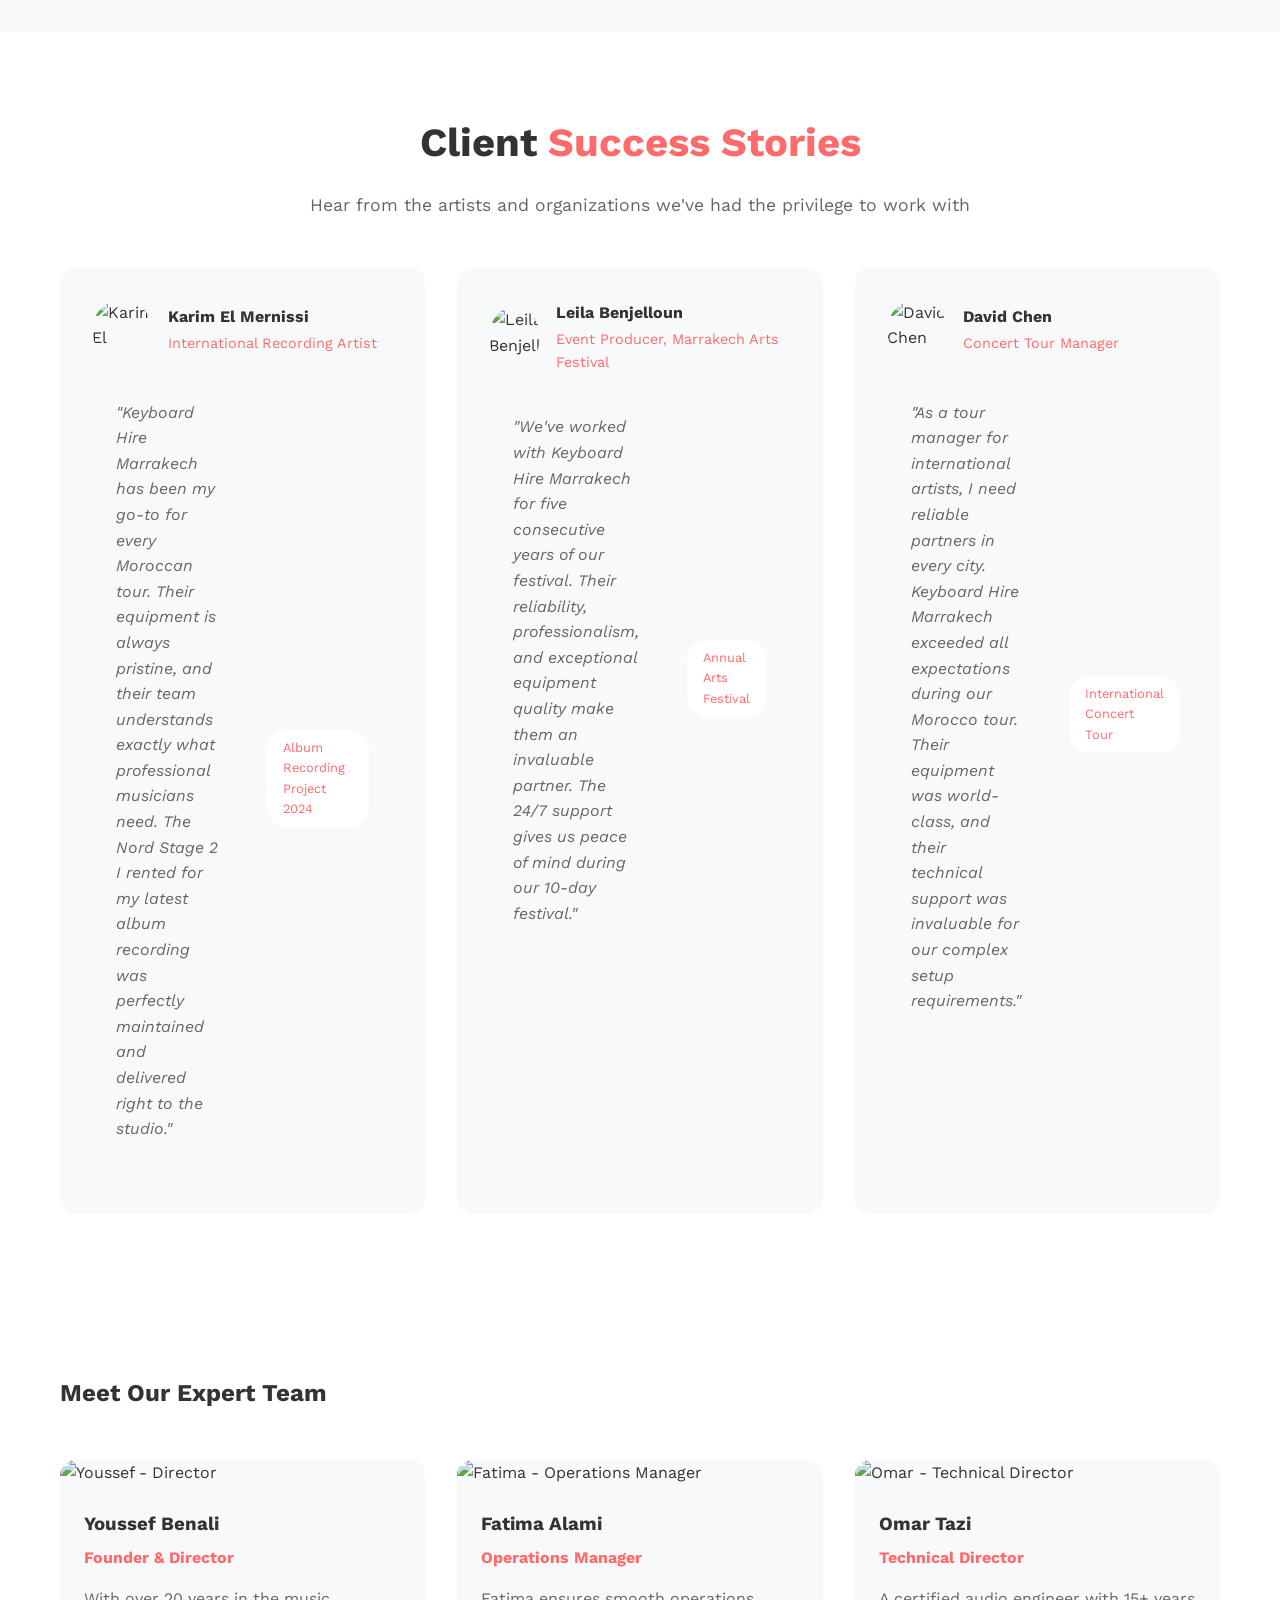
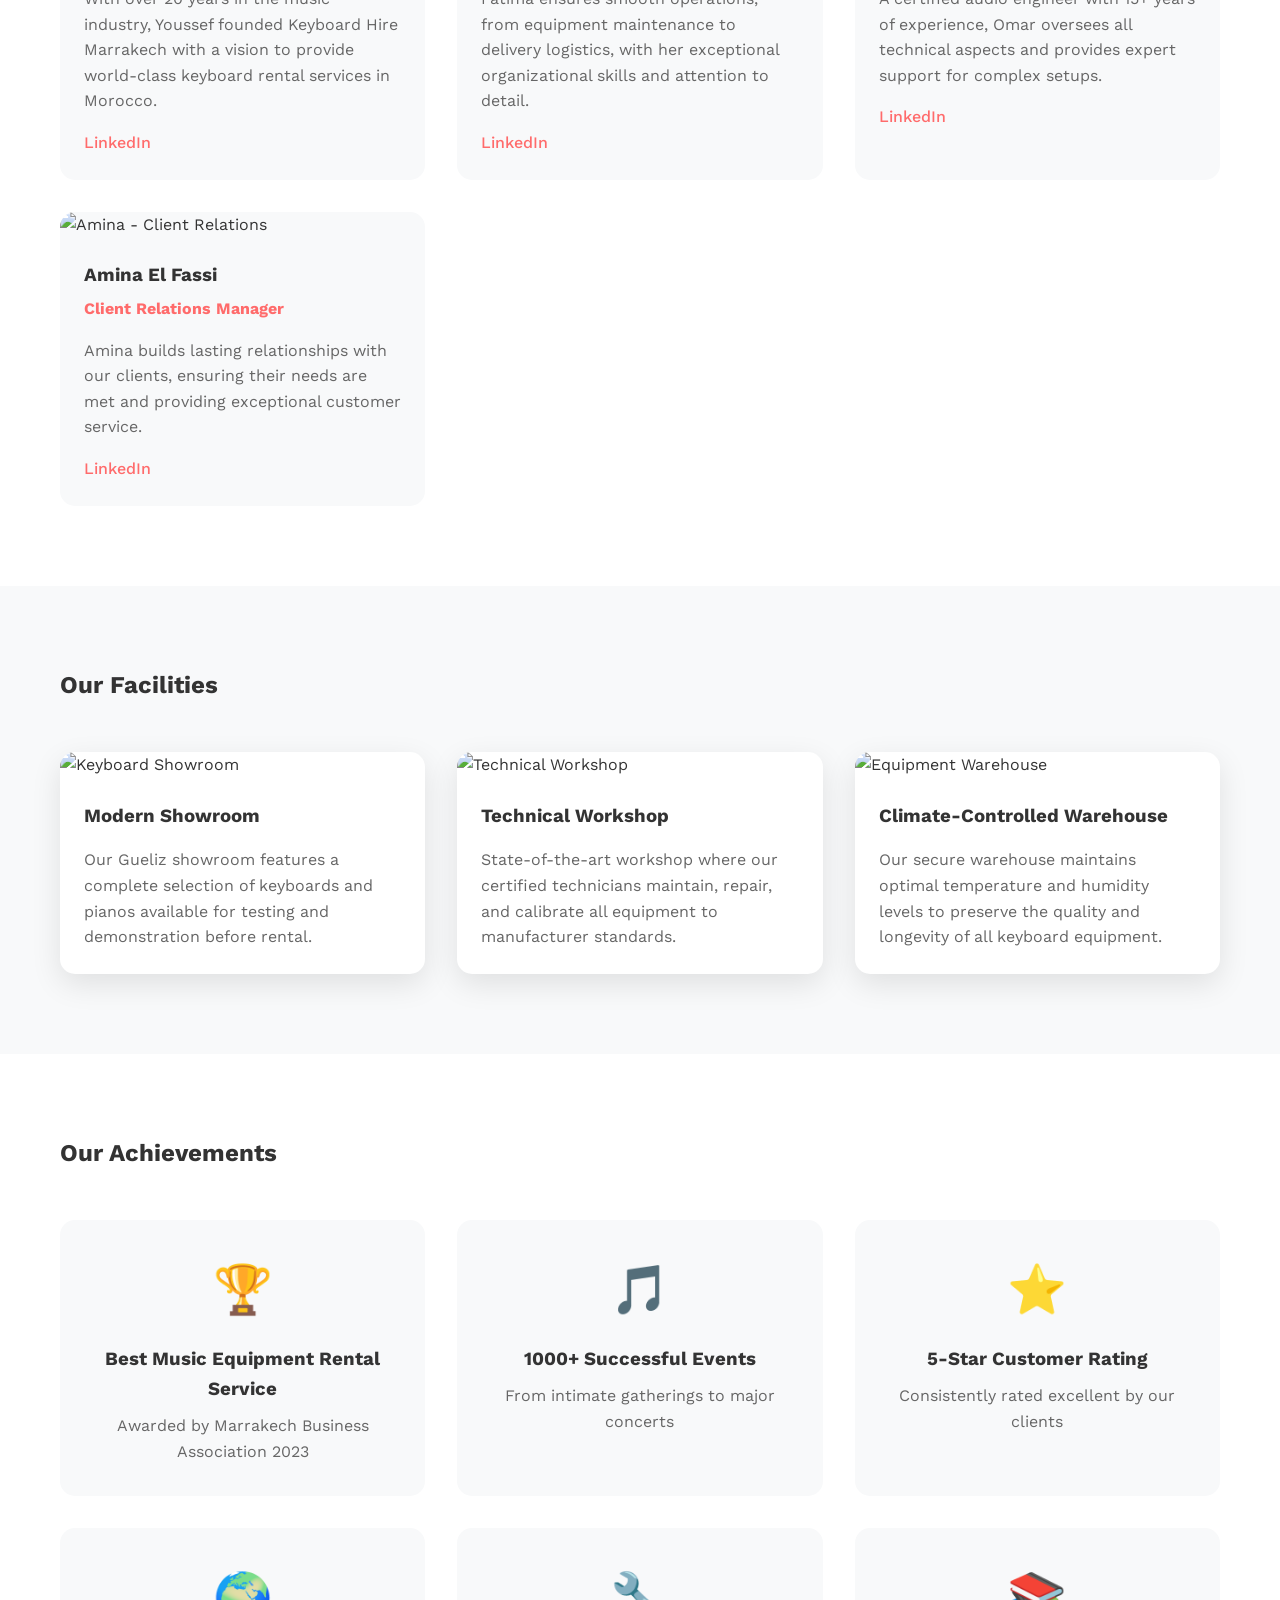
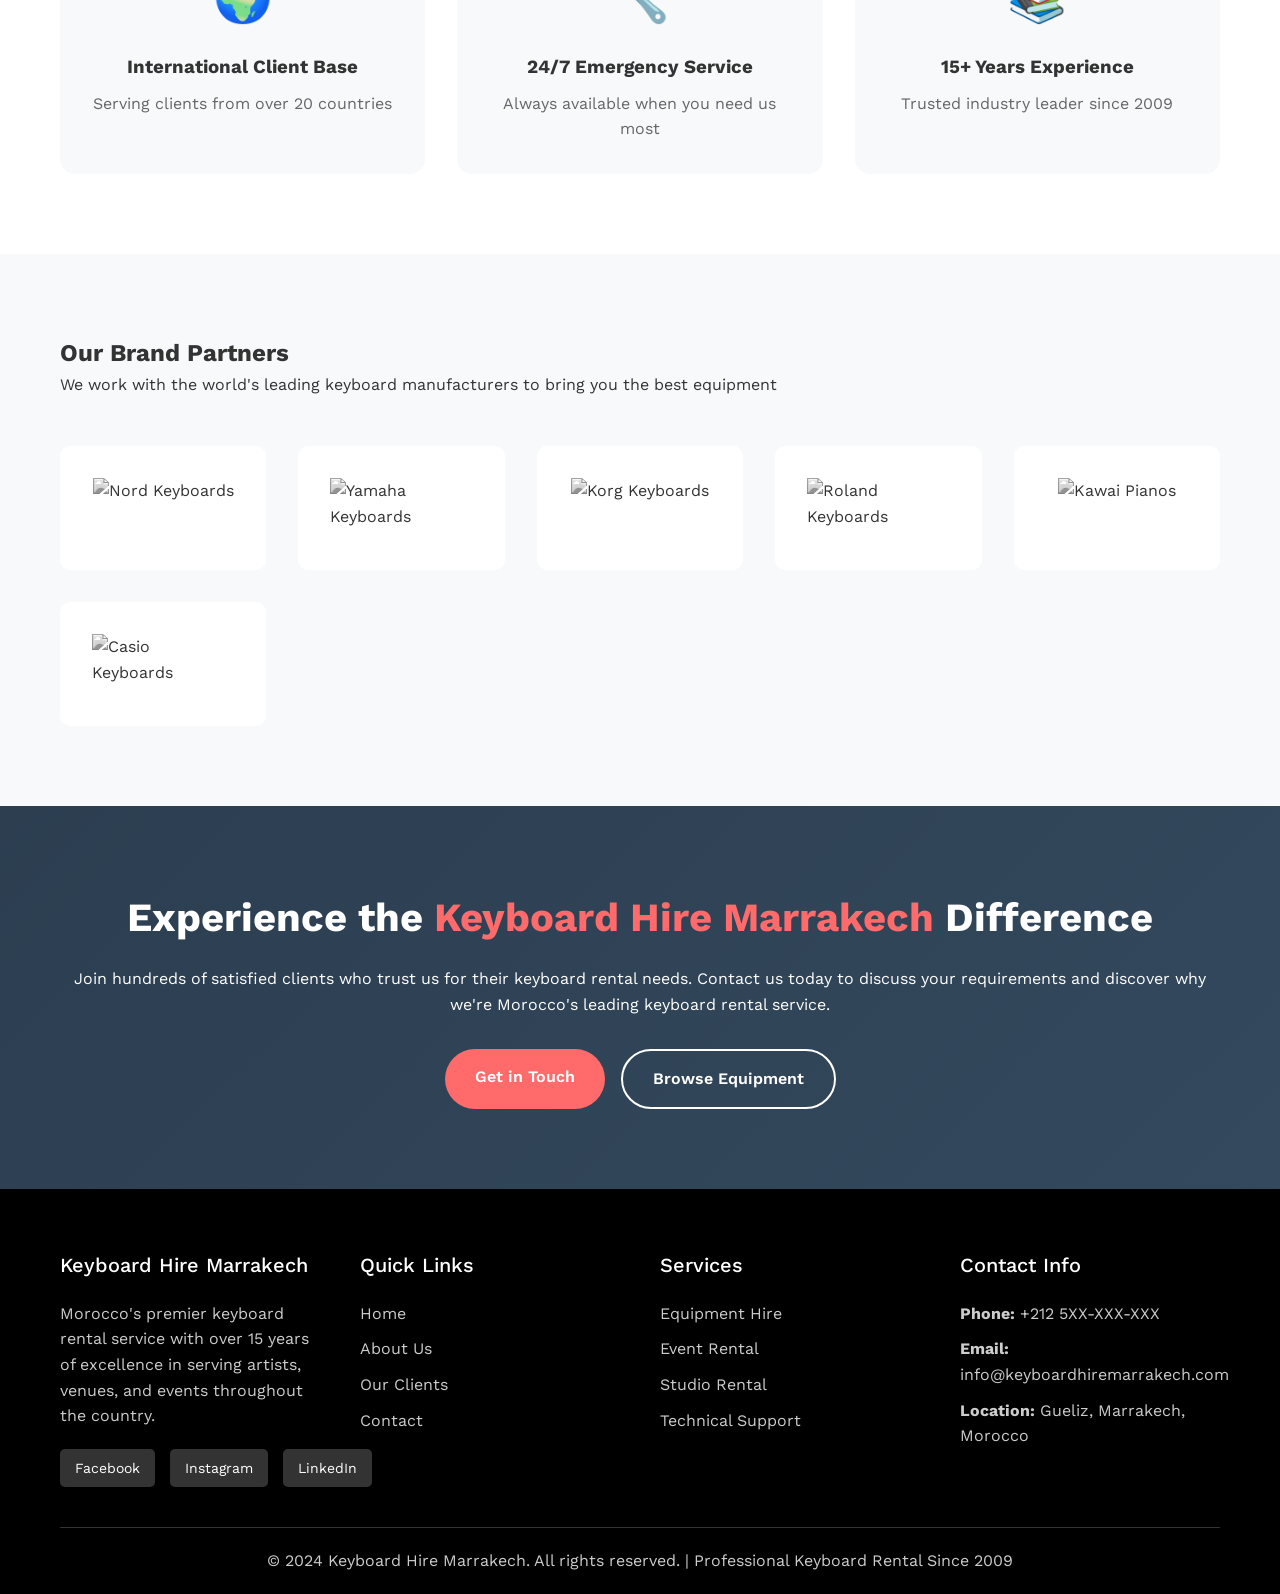
==== commit 526eaecb: "save" ====
--- a/about.html
+++ b/about.html
@@ -7,85 +7,419 @@
     <meta name="description" content="Learn about Keyboard Hire Marrakech - Morocco's leading keyboard rental service with 15+ years of experience, premium equipment, and exceptional customer service.">
     <meta name="keywords" content="about keyboard hire Marrakech, keyboard rental company Marrakech, professional keyboard service, music equipment rental Morocco">
     <link rel="stylesheet" href="styles.css">
-    <link href="https://fonts.googleapis.com/css2?family=Poppins:wght@300;400;500;600;700&display=swap" rel="stylesheet">
+    <link href="https://fonts.googleapis.com/css2?family=Work+Sans:wght@300;400;500;600;700&display=swap" rel="stylesheet">
+    <link rel="stylesheet" href="https://cdnjs.cloudflare.com/ajax/libs/font-awesome/6.0.0/css/all.min.css">
 </head>
-<body>
-    <!-- Header -->
-    <header class="header">
-        <nav class="navbar">
-            <div class="nav-container">
-                <div class="logo">
-                    <h1>Keyboard <span>Hire</span> Marrakech</h1>
-                </div>
-                <ul class="nav-menu">
-                    <li><a href="index.html" class="nav-link">Home</a></li>
-                    <li><a href="index.html#equipment" class="nav-link">Equipment</a></li>
-                    <li><a href="about.html" class="nav-link">About</a></li>
-                    <li><a href="clients.html" class="nav-link">Clients</a></li>
-                    <li><a href="contact.html" class="nav-link">Contact</a></li>
-                </ul>
-                <div class="hamburger">
-                    <span></span>
-                    <span></span>
-                    <span></span>
-                </div>
-            </div>
+<body style="background-color: #fff; font-family: 'Work Sans', sans-serif;">
+    
+    <!-- Top Bar -->
+    <div style="background-color: #000; color: #fff; padding: 15px 0; position: fixed; top: 0; width: 100%; z-index: 1000;">
+        <div style="max-width: 1200px; margin: 0 auto; padding: 0 20px; display: flex; justify-content: space-between; align-items: center;">
+            <div style="display: flex; align-items: center;">
+                <div>
+                    <div style="font-size: 18px; font-weight: 600;">Keyboard Hire Marrakech</div>
+                    <div style="font-size: 12px; text-transform: uppercase;">+212 5XX-XXX-XXX</div>
+                </div>
+            </div>
+            
+            <!-- Desktop Menu -->
+            <div class="desktop-menu" style="text-align: center; font-size: 14px;">
+                Open for business 24 hours a day, 7 days a week
+            </div>
+            
+            <!-- Desktop Social Links -->
+            <div class="desktop-social" style="display: flex; gap: 20px; align-items: center;">
+                <a href="#" style="color: #fff; text-decoration: none;"><i class="fab fa-facebook"></i></a>
+                <a href="#" style="color: #fff; text-decoration: none;"><i class="fab fa-instagram"></i></a>
+            </div>
+            
+            <!-- Desktop Hamburger Menu -->
+            <div class="desktop-hamburger" style="cursor: pointer; flex-direction: column; gap: 4px;" onclick="toggleDesktopMenu()">
+                <span style="width: 25px; height: 3px; background: #fff; display: block;"></span>
+                <span style="width: 25px; height: 3px; background: #fff; display: block;"></span>
+                <span style="width: 25px; height: 3px; background: #fff; display: block;"></span>
+            </div>
+            
+            <!-- Mobile Hamburger Menu -->
+            <div class="hamburger" style="display: none; cursor: pointer; flex-direction: column; gap: 4px;">
+                <span style="width: 25px; height: 3px; background: #fff; display: block;"></span>
+                <span style="width: 25px; height: 3px; background: #fff; display: block;"></span>
+                <span style="width: 25px; height: 3px; background: #fff; display: block;"></span>
+            </div>
+        </div>
+    </div>
+    
+    <!-- Desktop Menu Dropdown -->
+    <div id="desktop-menu-dropdown" style="position: fixed; top: 70px; right: 20px; width: 300px; background: #000; color: #fff; padding: 20px; display: none; z-index: 999; border-radius: 10px; box-shadow: 0 10px 30px rgba(0,0,0,0.3);">
+        <div style="text-align: center; font-size: 14px; margin-bottom: 20px;">
+            Open for business 24 hours a day, 7 days a week
+        </div>
+        <div style="display: flex; justify-content: center; gap: 20px; margin-bottom: 20px;">
+            <a href="#" style="color: #fff; text-decoration: none;"><i class="fab fa-facebook"></i></a>
+            <a href="#" style="color: #fff; text-decoration: none;"><i class="fab fa-instagram"></i></a>
+        </div>
+        <nav style="text-align: center;">
+            <a href="index.html" style="color: #fff; text-decoration: none; display: block; padding: 10px 0; border-bottom: 1px solid #333;">Home</a>
+            <a href="about.html" style="color: #fff; text-decoration: none; display: block; padding: 10px 0; border-bottom: 1px solid #333;">About</a>
+            <a href="clients.html" style="color: #fff; text-decoration: none; display: block; padding: 10px 0; border-bottom: 1px solid #333;">Clients</a>
+            <a href="contact.html" style="color: #fff; text-decoration: none; display: block; padding: 10px 0; border-bottom: 1px solid #333;">Contact Us</a>
+            <a href="index.html#equipment" style="color: #fff; text-decoration: none; display: block; padding: 10px 0;">Equipment</a>
         </nav>
-    </header>
-
-    <!-- Page Header -->
-    <section class="page-header">
-        <div class="container">
-            <h1>About <span>Keyboard Hire Marrakech</span></h1>
-            <p>Morocco's premier keyboard rental service with over 15 years of excellence</p>
-        </div>
-    </section>
+    </div>
+    
+    <!-- Mobile Menu -->
+    <div id="mobile-menu" style="position: fixed; top: 70px; left: 0; width: 100%; background: #000; color: #fff; padding: 20px 0; display: none; z-index: 999;">
+        <div style="max-width: 1200px; margin: 0 auto; padding: 0 20px;">
+            <div style="text-align: center; font-size: 14px; margin-bottom: 20px;">
+                Open for business 24 hours a day, 7 days a week
+            </div>
+            <div style="display: flex; justify-content: center; gap: 20px; margin-bottom: 20px;">
+                <a href="#" style="color: #fff; text-decoration: none;"><i class="fab fa-facebook"></i></a>
+                <a href="#" style="color: #fff; text-decoration: none;"><i class="fab fa-instagram"></i></a>
+            </div>
+            <nav style="text-align: center;">
+                <a href="index.html" style="color: #fff; text-decoration: none; display: block; padding: 10px 0;">Home</a>
+                <a href="about.html" style="color: #fff; text-decoration: none; display: block; padding: 10px 0;">About</a>
+                <a href="clients.html" style="color: #fff; text-decoration: none; display: block; padding: 10px 0;">Clients</a>
+                <a href="contact.html" style="color: #fff; text-decoration: none; display: block; padding: 10px 0;">Contact Us</a>
+                <a href="index.html#equipment" style="color: #fff; text-decoration: none; display: block; padding: 10px 0;">Equipment</a>
+            </nav>
+        </div>
+    </div>
+
+    <!-- Main Content -->
+    <div style="margin-top: 70px;">
+        
+        <!-- Page Header -->
+        <section style="background: #fff; padding: 80px 0; text-align: center;">
+            <div style="max-width: 1200px; margin: 0 auto; padding: 0 20px;">
+                <h1 style="font-size: 45px; font-weight: 500; margin-bottom: 20px; color: #000;">About Keyboard Hire Marrakech</h1>
+                <p style="font-size: 18px; color: #000; max-width: 800px; margin: 0 auto;">Morocco's premier keyboard rental service with over 15 years of excellence in serving artists, venues, and events throughout the country.</p>
+            </div>
+        </section>
 
     <!-- Our Story -->
-    <section class="our-story">
-        <div class="container">
-            <div class="story-content">
-                <div class="story-text">
-                    <h2>Our <span>Story</span></h2>
-                    <p>Founded in 2009, Keyboard Hire Marrakech began as a small passion project by a group of musicians who understood the critical importance of having reliable, high-quality keyboard equipment for performances. What started with just 5 keyboards has grown into Morocco's leading keyboard rental service.</p>
-                    <p>Over the past 15+ years, we've served over 500 clients, from international recording artists to local venues, educational institutions, and event organizers. Our commitment to excellence and customer satisfaction has made us the trusted name in keyboard rental throughout Morocco.</p>
-                    <p>Today, we operate from our modern warehouse in Gueliz, Marrakech, with an extensive inventory of premium keyboards, stage pianos, synthesizers, and digital pianos from the world's leading brands.</p>
-                </div>
-                <div class="story-image">
-                    <img src="https://images.unsplash.com/photo-1566665719973-657643b6158b?w=500&h=400&fit=crop&crop=center" alt="Keyboard Hire Marrakech Warehouse">
-                </div>
-            </div>
-        </div>
-    </section>
-
-    <!-- Mission & Values -->
-    <section class="mission-values">
-        <div class="container">
-            <h2>Our <span>Mission & Values</span></h2>
-            
-            <div class="values-grid">
-                <div class="value-item">
-                    <div class="value-icon">🎯</div>
-                    <h3>Excellence</h3>
-                    <p>We provide only the highest quality, professionally maintained keyboard equipment to ensure flawless performances every time.</p>
-                </div>
-                
-                <div class="value-item">
-                    <div class="value-icon">⏰</div>
-                    <h3>Reliability</h3>
-                    <p>Punctual delivery, professional setup, and 24/7 support to ensure your event runs smoothly without any technical issues.</p>
-                </div>
-                
-                <div class="value-item">
-                    <div class="value-icon">🤝</div>
-                    <h3>Customer Focus</h3>
-                    <p>We treat every client like family, providing personalized service and going above and beyond to meet your specific needs.</p>
-                </div>
-                
-                <div class="value-item">
-                    <div class="value-icon">🚀</div>
-                    <h3>Innovation</h3>
-                    <p>Continuously updating our inventory with the latest keyboard technology and staying ahead of industry trends.</p>
+        <section style="padding: 80px 0; background: #fff;">
+            <div style="max-width: 1200px; margin: 0 auto; padding: 0 20px;">
+                <div style="display: grid; grid-template-columns: 1fr 1fr; gap: 60px; align-items: center;">
+                    <div>
+                        <h2 style="font-size: 45px; font-weight: 500; margin-bottom: 30px; color: #000;">Our Story</h2>
+                        <p style="font-size: 18px; line-height: 1.6; color: #000; margin-bottom: 25px;">Founded in 2009, Keyboard Hire Marrakech began as a small passion project by a group of musicians who understood the critical importance of having reliable, high-quality keyboard equipment for performances. What started with just 5 keyboards has grown into Morocco's leading keyboard rental service.</p>
+                        <p style="font-size: 18px; line-height: 1.6; color: #000; margin-bottom: 25px;">Over the past 15+ years, we've served over 500 clients, from international recording artists to local venues, educational institutions, and event organizers. Our commitment to excellence and customer satisfaction has made us the trusted name in keyboard rental throughout Morocco.</p>
+                        <p style="font-size: 18px; line-height: 1.6; color: #000; margin-bottom: 30px;">Today, we operate from our modern warehouse in Gueliz, Marrakech, with an extensive inventory of premium keyboards, stage pianos, synthesizers, and digital pianos from the world's leading brands.</p>
+                        <div style="display: grid; grid-template-columns: 1fr 1fr; gap: 20px;">
+                            <div style="padding: 20px; background: #fff; border: 1px solid #000; border-radius: 10px;">
+                                <h4 style="font-size: 24px; font-weight: 500; margin-bottom: 10px; color: #000;">15+ Years</h4>
+                                <p style="color: #000; font-size: 14px;">Serving Morocco's music industry with excellence</p>
+                            </div>
+                            <div style="padding: 20px; background: #fff; border: 1px solid #000; border-radius: 10px;">
+                                <h4 style="font-size: 24px; font-weight: 500; margin-bottom: 10px; color: #000;">500+ Clients</h4>
+                                <p style="color: #000; font-size: 14px;">Trusted by artists and venues nationwide</p>
+                            </div>
+                        </div>
+                    </div>
+                    <div>
+                        <img src="https://images.pexels.com/photos/1105666/pexels-photo-1105666.jpeg?auto=compress&cs=tinysrgb&w=600" alt="Keyboard Hire Marrakech Warehouse" style="width: 100%; border-radius: 10px; border: 1px solid #000;">
+                    </div>
+                </div>
+            </div>
+        </section>
+
+        <!-- Mission & Values -->
+        <section style="padding: 80px 0; background: #fff; border-bottom: 1px solid #000;">
+            <div style="max-width: 1200px; margin: 0 auto; padding: 0 20px;">
+                <h2 style="text-align: center; font-size: 45px; font-weight: 500; margin-bottom: 20px; color: #000;">Our Mission & Values</h2>
+                <p style="text-align: center; font-size: 18px; margin-bottom: 50px; color: #000;">The principles that guide everything we do</p>
+                
+                <div style="display: grid; grid-template-columns: repeat(auto-fit, minmax(250px, 1fr)); gap: 30px;">
+                    <div style="background: #fff; padding: 30px; border: 1px solid #000; border-radius: 10px; text-align: center;">
+                        <div style="font-size: 40px; margin-bottom: 20px;">🎯</div>
+                        <h3 style="font-size: 24px; font-weight: 500; margin-bottom: 15px; color: #000;">Excellence</h3>
+                        <p style="color: #000; line-height: 1.6;">We provide only the highest quality, professionally maintained keyboard equipment to ensure flawless performances every time.</p>
+                    </div>
+                    
+                    <div style="background: #fff; padding: 30px; border: 1px solid #000; border-radius: 10px; text-align: center;">
+                        <div style="font-size: 40px; margin-bottom: 20px;">⏰</div>
+                        <h3 style="font-size: 24px; font-weight: 500; margin-bottom: 15px; color: #000;">Reliability</h3>
+                        <p style="color: #000; line-height: 1.6;">Punctual delivery, professional setup, and 24/7 support to ensure your event runs smoothly without any technical issues.</p>
+                    </div>
+                    
+                    <div style="background: #fff; padding: 30px; border: 1px solid #000; border-radius: 10px; text-align: center;">
+                        <div style="font-size: 40px; margin-bottom: 20px;">🤝</div>
+                        <h3 style="font-size: 24px; font-weight: 500; margin-bottom: 15px; color: #000;">Customer Focus</h3>
+                        <p style="color: #000; line-height: 1.6;">We treat every client like family, providing personalized service and going above and beyond to meet your specific needs.</p>
+                    </div>
+                    
+                    <div style="background: #fff; padding: 30px; border: 1px solid #000; border-radius: 10px; text-align: center;">
+                        <div style="font-size: 40px; margin-bottom: 20px;">🚀</div>
+                        <h3 style="font-size: 24px; font-weight: 500; margin-bottom: 15px; color: #000;">Innovation</h3>
+                        <p style="color: #000; line-height: 1.6;">Continuously updating our inventory with the latest keyboard technology and staying ahead of industry trends.</p>
+                    </div>
+                </div>
+            </div>
+        </section>
+
+    <!-- Company Timeline Section -->
+    <section class="company-timeline">
+        <div class="container">
+            <h2>Our <span>Journey</span></h2>
+            <p>Key milestones in our 15+ years of serving Marrakech's music community</p>
+            
+            <div class="timeline">
+                <div class="timeline-item">
+                    <div class="timeline-content">
+                        <h3>Foundation</h3>
+                        <h4>2009</h4>
+                        <p>Started with just 5 keyboards and a vision to provide professional equipment rental services in Marrakech.</p>
+                    </div>
+                    <div class="timeline-year">09</div>
+                </div>
+
+                <div class="timeline-item">
+                    <div class="timeline-content">
+                        <h3>First Major Event</h3>
+                        <h4>2011</h4>
+                        <p>Provided keyboards for the Marrakech International Film Festival, establishing our reputation for excellence.</p>
+                    </div>
+                    <div class="timeline-year">11</div>
+                </div>
+
+                <div class="timeline-item">
+                    <div class="timeline-content">
+                        <h3>Gueliz Showroom</h3>
+                        <h4>2014</h4>
+                        <p>Opened our modern showroom and technical workshop in the heart of Marrakech's business district.</p>
+                    </div>
+                    <div class="timeline-year">14</div>
+                </div>
+
+                <div class="timeline-item">
+                    <div class="timeline-content">
+                        <h3>Partnership Expansion</h3>
+                        <h4>2017</h4>
+                        <p>Established official partnerships with leading manufacturers including Nord, Yamaha, and Korg.</p>
+                    </div>
+                    <div class="timeline-year">17</div>
+                </div>
+
+                <div class="timeline-item">
+                    <div class="timeline-content">
+                        <h3>500+ Clients Milestone</h3>
+                        <h4>2020</h4>
+                        <p>Reached the milestone of serving over 500 clients, from local artists to international productions.</p>
+                    </div>
+                    <div class="timeline-year">20</div>
+                </div>
+
+                <div class="timeline-item">
+                    <div class="timeline-content">
+                        <h3>Industry Recognition</h3>
+                        <h4>2023</h4>
+                        <p>Awarded "Best Music Equipment Rental Service" by the Marrakech Business Association.</p>
+                    </div>
+                    <div class="timeline-year">23</div>
+                </div>
+            </div>
+        </div>
+    </section>
+
+    <!-- Company Culture Section -->
+    <section class="company-culture">
+        <div class="container">
+            <h2>Our <span>Culture</span></h2>
+            <p>The values and principles that guide everything we do</p>
+            
+            <div class="culture-grid">
+                <div class="culture-item">
+                    <div class="culture-icon">🎵</div>
+                    <h3>Passion for Music</h3>
+                    <p>We're musicians first and business people second. Every team member understands the technical and artistic needs of performers.</p>
+                </div>
+                
+                <div class="culture-item">
+                    <div class="culture-icon">🤝</div>
+                    <h3>Collaborative Spirit</h3>
+                    <p>We work together as a family, supporting each other and our clients to achieve extraordinary results.</p>
+                </div>
+                
+                <div class="culture-item">
+                    <div class="culture-icon">🎯</div>
+                    <h3>Excellence Mindset</h3>
+                    <p>We never compromise on quality and continuously seek ways to improve our services and equipment.</p>
+                </div>
+                
+                <div class="culture-item">
+                    <div class="culture-icon">🌍</div>
+                    <h3>Local Roots, Global Vision</h3>
+                    <p>Deeply connected to Marrakech's music scene while serving international clients with world-class standards.</p>
+                </div>
+                
+                <div class="culture-item">
+                    <div class="culture-icon">🚀</div>
+                    <h3>Innovation Drive</h3>
+                    <p>Embracing new technologies and creative solutions to stay ahead in the ever-evolving music industry.</p>
+                </div>
+                
+                <div class="culture-item">
+                    <div class="culture-icon">💝</div>
+                    <h3>Community Focus</h3>
+                    <p>Giving back to the community that has supported us through music education and local event sponsorship.</p>
+                </div>
+            </div>
+        </div>
+    </section>
+
+    <!-- Technology & Innovation Section -->
+    <section class="technology-innovation">
+        <div class="container">
+            <h2>Technology & <span>Innovation</span></h2>
+            <p>Leading the industry with cutting-edge equipment and technical expertise</p>
+            
+            <div class="tech-grid">
+                <div class="tech-item">
+                    <div class="tech-icon">🔧</div>
+                    <h3>Advanced Maintenance</h3>
+                    <p>State-of-the-art workshop with manufacturer-certified technicians ensuring perfect calibration and performance.</p>
+                    <ul class="tech-features">
+                        <li>Daily equipment checks</li>
+                        <li>Manufacturer-certified repairs</li>
+                        <li>Preventive maintenance schedules</li>
+                        <li>Performance testing protocols</li>
+                    </ul>
+                </div>
+                
+                <div class="tech-item">
+                    <div class="tech-icon">📡</div>
+                    <h3>Digital Integration</h3>
+                    <p>Modern keyboards with advanced digital connectivity for seamless integration with any sound system or recording setup.</p>
+                    <ul class="tech-features">
+                        <li>MIDI and USB connectivity</li>
+                        <li>Wireless audio transmission</li>
+                        <li>Digital audio workstation compatibility</li>
+                        <li>Remote monitoring capabilities</li>
+                    </ul>
+                </div>
+                
+                <div class="tech-item">
+                    <div class="tech-icon">🎛️</div>
+                    <h3>Premium Sound Quality</h3>
+                    <p>Only the highest quality instruments with superior sound engines and authentic piano feel for professional performances.</p>
+                    <ul class="tech-features">
+                        <li>88-key weighted actions</li>
+                        <li>Professional sound libraries</li>
+                        <li>High-definition audio output</li>
+                        <li>Custom sound programming</li>
+                    </ul>
+                </div>
+            </div>
+        </div>
+    </section>
+
+    <!-- Community Involvement Section -->
+    <section class="community-involvement">
+        <div class="container">
+            <h2>Community <span>Involvement</span></h2>
+            <p>Giving back to the Marrakech community that has supported our growth</p>
+            
+            <div class="community-grid">
+                <div class="community-item">
+                    <div class="community-image">
+                        <img src="https://images.unsplash.com/photo-1514320291840-2e0a9bf2a9ae?w=400&h=200&fit=crop&crop=center" alt="Music Education Program">
+                    </div>
+                    <div class="community-content">
+                        <h3>Music Education Support</h3>
+                        <p>Providing free keyboard rentals and workshops for local schools and music education programs across Marrakech.</p>
+                        <div class="community-impact">
+                            <span class="impact-stat">15+ Schools</span>
+                            <span class="impact-stat">500+ Students</span>
+                        </div>
+                    </div>
+                </div>
+                
+                <div class="community-item">
+                    <div class="community-image">
+                        <img src="https://images.unsplash.com/photo-1516280440614-37939bbacd81?w=400&h=200&fit=crop&crop=center" alt="Local Festival Support">
+                    </div>
+                    <div class="community-content">
+                        <h3>Local Festival Sponsorship</h3>
+                        <p>Supporting Marrakech's vibrant music scene by sponsoring local festivals and cultural events throughout the year.</p>
+                        <div class="community-impact">
+                            <span class="impact-stat">10+ Festivals</span>
+                            <span class="impact-stat">Annual Support</span>
+                        </div>
+                    </div>
+                </div>
+                
+                <div class="community-item">
+                    <div class="community-image">
+                        <img src="https://images.unsplash.com/photo-1571019613454-1cb2f99b2d8b?w=400&h=200&fit=crop&crop=center" alt="Emerging Artists Program">
+                    </div>
+                    <div class="community-content">
+                        <h3>Emerging Artists Program</h3>
+                        <p>Offering discounted rates and mentorship for emerging musicians and local artists building their careers.</p>
+                        <div class="community-impact">
+                            <span class="impact-stat">50+ Artists</span>
+                            <span class="impact-stat">Career Development</span>
+                        </div>
+                    </div>
+                </div>
+            </div>
+        </div>
+    </section>
+
+    <!-- Success Stories Section -->
+    <section class="success-stories-about">
+        <div class="container">
+            <h2>Client <span>Success Stories</span></h2>
+            <p>Hear from the artists and organizations we've had the privilege to work with</p>
+            
+            <div class="stories-grid">
+                <div class="story-item-about">
+                    <div class="story-header">
+                        <div class="story-avatar">
+                            <img src="https://images.unsplash.com/photo-1507003211169-0a1dd7228f2d?w=60&h=60&fit=crop&crop=face" alt="Karim El Mernissi">
+                        </div>
+                        <div class="story-info">
+                            <h4>Karim El Mernissi</h4>
+                            <div class="story-role">International Recording Artist</div>
+                        </div>
+                    </div>
+                    <div class="story-content">
+                        <p>"Keyboard Hire Marrakech has been my go-to for every Moroccan tour. Their equipment is always pristine, and their team understands exactly what professional musicians need. The Nord Stage 2 I rented for my latest album recording was perfectly maintained and delivered right to the studio."</p>
+                        <span class="story-project">Album Recording Project 2024</span>
+                    </div>
+                </div>
+
+                <div class="story-item-about">
+                    <div class="story-header">
+                        <div class="story-avatar">
+                            <img src="https://images.unsplash.com/photo-1494790108755-2616b612b786?w=60&h=60&fit=crop&crop=face" alt="Leila Benjelloun">
+                        </div>
+                        <div class="story-info">
+                            <h4>Leila Benjelloun</h4>
+                            <div class="story-role">Event Producer, Marrakech Arts Festival</div>
+                        </div>
+                    </div>
+                    <div class="story-content">
+                        <p>"We've worked with Keyboard Hire Marrakech for five consecutive years of our festival. Their reliability, professionalism, and exceptional equipment quality make them an invaluable partner. The 24/7 support gives us peace of mind during our 10-day festival."</p>
+                        <span class="story-project">Annual Arts Festival</span>
+                    </div>
+                </div>
+
+                <div class="story-item-about">
+                    <div class="story-header">
+                        <div class="story-avatar">
+                            <img src="https://images.unsplash.com/photo-1472099645785-5658abf4ff4e?w=60&h=60&fit=crop&crop=face" alt="David Chen">
+                        </div>
+                        <div class="story-info">
+                            <h4>David Chen</h4>
+                            <div class="story-role">Concert Tour Manager</div>
+                        </div>
+                    </div>
+                    <div class="story-content">
+                        <p>"As a tour manager for international artists, I need reliable partners in every city. Keyboard Hire Marrakech exceeded all expectations during our Morocco tour. Their equipment was world-class, and their technical support was invaluable for our complex setup requirements."</p>
+                        <span class="story-project">International Concert Tour</span>
+                    </div>
                 </div>
             </div>
         </div>
@@ -284,48 +618,129 @@
     </section>
 
     <!-- Footer -->
-    <footer class="footer">
-        <div class="container">
-            <div class="footer-content">
-                <div class="footer-section">
-                    <h3>Keyboard Hire Marrakech</h3>
-                    <p>Morocco's premier keyboard rental service with over 15 years of excellence in serving artists, venues, and events.</p>
-                </div>
-                
-                <div class="footer-section">
-                    <h3>Quick Links</h3>
-                    <ul>
-                        <li><a href="index.html">Home</a></li>
-                        <li><a href="index.html#equipment">Equipment Hire</a></li>
-                        <li><a href="clients.html">Our Clients</a></li>
-                        <li><a href="contact.html">Contact</a></li>
-                    </ul>
-                </div>
-                
-                <div class="footer-section">
-                    <h3>Services</h3>
-                    <ul>
-                        <li><a href="#">Event Keyboard Hire</a></li>
-                        <li><a href="#">Studio Rental</a></li>
-                        <li><a href="#">Technical Support</a></li>
-                        <li><a href="#">Emergency Service</a></li>
-                    </ul>
-                </div>
-                
-                <div class="footer-section">
-                    <h3>Contact Info</h3>
-                    <p><strong>Phone:</strong> +212 5XX-XXX-XXX</p>
-                    <p><strong>Email:</strong> info@keyboardhiremarrakech.com</p>
-                    <p><strong>Location:</strong> Gueliz, Marrakech</p>
-                </div>
-            </div>
-            
-            <div class="footer-bottom">
-                <p>&copy; 2024 Keyboard Hire Marrakech. All rights reserved. | Professional Keyboard Rental Since 2009</p>
-            </div>
-        </div>
-    </footer>
-
-    <script src="script.js"></script>
+        <footer style="background: #000; color: #fff; padding: 60px 0 20px;">
+            <div style="max-width: 1200px; margin: 0 auto; padding: 0 20px;">
+                <div style="display: grid; grid-template-columns: repeat(auto-fit, minmax(250px, 1fr)); gap: 40px; margin-bottom: 40px;">
+                    <div>
+                        <h3 style="font-size: 20px; font-weight: 500; margin-bottom: 20px; color: #fff;">Keyboard Hire Marrakech</h3>
+                        <p style="color: #ccc; line-height: 1.6; margin-bottom: 20px;">Morocco's premier keyboard rental service with over 15 years of excellence in serving artists, venues, and events throughout the country.</p>
+                        <div style="display: flex; gap: 15px;">
+                            <a href="#" style="color: #fff; text-decoration: none; padding: 8px 15px; background: #333; border-radius: 5px; font-size: 14px;">Facebook</a>
+                            <a href="#" style="color: #fff; text-decoration: none; padding: 8px 15px; background: #333; border-radius: 5px; font-size: 14px;">Instagram</a>
+                            <a href="#" style="color: #fff; text-decoration: none; padding: 8px 15px; background: #333; border-radius: 5px; font-size: 14px;">LinkedIn</a>
+                        </div>
+                    </div>
+                    
+                    <div>
+                        <h3 style="font-size: 20px; font-weight: 500; margin-bottom: 20px; color: #fff;">Quick Links</h3>
+                        <ul style="list-style: none; padding: 0;">
+                            <li style="margin-bottom: 10px;"><a href="index.html" style="color: #ccc; text-decoration: none;">Home</a></li>
+                            <li style="margin-bottom: 10px;"><a href="about.html" style="color: #ccc; text-decoration: none;">About Us</a></li>
+                            <li style="margin-bottom: 10px;"><a href="clients.html" style="color: #ccc; text-decoration: none;">Our Clients</a></li>
+                            <li style="margin-bottom: 10px;"><a href="contact.html" style="color: #ccc; text-decoration: none;">Contact</a></li>
+                        </ul>
+                    </div>
+                    
+                    <div>
+                        <h3 style="font-size: 20px; font-weight: 500; margin-bottom: 20px; color: #fff;">Services</h3>
+                        <ul style="list-style: none; padding: 0;">
+                            <li style="margin-bottom: 10px;"><a href="index.html#equipment" style="color: #ccc; text-decoration: none;">Equipment Hire</a></li>
+                            <li style="margin-bottom: 10px;"><a href="index.html#services" style="color: #ccc; text-decoration: none;">Event Rental</a></li>
+                            <li style="margin-bottom: 10px;"><a href="index.html#services" style="color: #ccc; text-decoration: none;">Studio Rental</a></li>
+                            <li style="margin-bottom: 10px;"><a href="index.html#services" style="color: #ccc; text-decoration: none;">Technical Support</a></li>
+                        </ul>
+                    </div>
+                    
+                    <div>
+                        <h3 style="font-size: 20px; font-weight: 500; margin-bottom: 20px; color: #fff;">Contact Info</h3>
+                        <p style="color: #ccc; margin-bottom: 10px;"><strong>Phone:</strong> +212 5XX-XXX-XXX</p>
+                        <p style="color: #ccc; margin-bottom: 10px;"><strong>Email:</strong> info@keyboardhiremarrakech.com</p>
+                        <p style="color: #ccc;"><strong>Location:</strong> Gueliz, Marrakech, Morocco</p>
+                    </div>
+                </div>
+                
+                <div style="text-align: center; padding-top: 20px; border-top: 1px solid #333; color: #ccc;">
+                    <p>&copy; 2024 Keyboard Hire Marrakech. All rights reserved. | Professional Keyboard Rental Since 2009</p>
+                </div>
+            </div>
+        </footer>
+    </div>
+
+    <script>
+// Hamburger Menu Toggle
+document.addEventListener('DOMContentLoaded', function() {
+    const hamburger = document.querySelector('.hamburger');
+    const mobileMenu = document.getElementById('mobile-menu');
+    const desktopMenu = document.querySelector('.desktop-menu');
+    const desktopSocial = document.querySelector('.desktop-social');
+    
+    // Check screen size on load
+    function checkScreenSize() {
+        if (window.innerWidth <= 768) {
+            hamburger.style.display = 'flex';
+            desktopMenu.style.display = 'none';
+            desktopSocial.style.display = 'none';
+        } else {
+            hamburger.style.display = 'none';
+            desktopMenu.style.display = 'block';
+            desktopSocial.style.display = 'flex';
+            mobileMenu.style.display = 'none';
+        }
+    }
+    
+    // Initial check
+    checkScreenSize();
+    
+    // Check on resize
+    window.addEventListener('resize', checkScreenSize);
+    
+    // Toggle mobile menu
+    hamburger.addEventListener('click', function() {
+        if (mobileMenu.style.display === 'none' || mobileMenu.style.display === '') {
+            mobileMenu.style.display = 'block';
+        } else {
+            mobileMenu.style.display = 'none';
+        }
+    });
+    
+    // Close mobile menu when clicking on links
+    const mobileLinks = mobileMenu.querySelectorAll('a');
+    mobileLinks.forEach(link => {
+        link.addEventListener('click', function() {
+            mobileMenu.style.display = 'none';
+        });
+    });
+});
+
+// Desktop Menu Toggle
+function toggleDesktopMenu() {
+    const desktopMenuDropdown = document.getElementById('desktop-menu-dropdown');
+    if (desktopMenuDropdown.style.display === 'none' || desktopMenuDropdown.style.display === '') {
+        desktopMenuDropdown.style.display = 'block';
+    } else {
+        desktopMenuDropdown.style.display = 'none';
+    }
+}
+
+// Close desktop menu when clicking outside
+document.addEventListener('click', function(event) {
+    const desktopMenuDropdown = document.getElementById('desktop-menu-dropdown');
+    const desktopHamburger = document.querySelector('.desktop-hamburger');
+    
+    if (!desktopHamburger.contains(event.target) && !desktopMenuDropdown.contains(event.target)) {
+        desktopMenuDropdown.style.display = 'none';
+    }
+});
+
+// Close desktop menu when clicking on links
+document.addEventListener('DOMContentLoaded', function() {
+    const desktopLinks = document.querySelectorAll('#desktop-menu-dropdown a');
+    desktopLinks.forEach(link => {
+        link.addEventListener('click', function() {
+            document.getElementById('desktop-menu-dropdown').style.display = 'none';
+        });
+    });
+});
+</script>
 </body>
 </html>
--- a/styles.css
+++ b/styles.css
@@ -1410,3 +1410,865 @@
     0% { transform: rotate(0deg); }
     100% { transform: rotate(360deg); }
 }
+
+/* Why Choose Us Section */
+.why-choose-us {
+    padding: 80px 0;
+    background: linear-gradient(135deg, #2c3e50 0%, #34495e 100%);
+    color: white;
+}
+
+.why-choose-us h2 {
+    text-align: center;
+    font-size: 2.5rem;
+    margin-bottom: 1rem;
+    color: white;
+}
+
+.why-choose-us span {
+    color: #ff6b6b;
+}
+
+.why-choose-us > .container > p {
+    text-align: center;
+    font-size: 1.1rem;
+    margin-bottom: 3rem;
+    color: #bdc3c7;
+}
+
+.why-grid {
+    display: grid;
+    grid-template-columns: repeat(auto-fit, minmax(250px, 1fr));
+    gap: 2rem;
+}
+
+.why-item {
+    text-align: center;
+    padding: 2rem;
+    background: rgba(255, 255, 255, 0.1);
+    border-radius: 15px;
+    backdrop-filter: blur(10px);
+    transition: transform 0.3s ease, background 0.3s ease;
+}
+
+.why-item:hover {
+    transform: translateY(-5px);
+    background: rgba(255, 255, 255, 0.15);
+}
+
+.why-icon {
+    font-size: 3rem;
+    margin-bottom: 1rem;
+    color: #ff6b6b;
+}
+
+.why-item h3 {
+    font-size: 1.3rem;
+    margin-bottom: 1rem;
+    color: white;
+}
+
+.why-item p {
+    color: #bdc3c7;
+    line-height: 1.6;
+}
+
+/* Pricing Overview Section */
+.pricing {
+    padding: 80px 0;
+    background: #f8f9fa;
+}
+
+.pricing h2 {
+    text-align: center;
+    font-size: 2.5rem;
+    margin-bottom: 1rem;
+    color: #333;
+}
+
+.pricing span {
+    color: #ff6b6b;
+}
+
+.pricing > .container > p {
+    text-align: center;
+    font-size: 1.1rem;
+    margin-bottom: 3rem;
+    color: #666;
+}
+
+.pricing-grid {
+    display: grid;
+    grid-template-columns: repeat(auto-fit, minmax(300px, 1fr));
+    gap: 2rem;
+}
+
+.pricing-card {
+    background: #fff;
+    border-radius: 15px;
+    padding: 2rem;
+    box-shadow: 0 10px 30px rgba(0, 0, 0, 0.1);
+    transition: transform 0.3s ease;
+    position: relative;
+}
+
+.pricing-card.featured {
+    border: 2px solid #ff6b6b;
+    transform: scale(1.05);
+}
+
+.pricing-card.featured::before {
+    content: "MOST POPULAR";
+    position: absolute;
+    top: -15px;
+    left: 50%;
+    transform: translateX(-50%);
+    background: #ff6b6b;
+    color: white;
+    padding: 5px 20px;
+    border-radius: 20px;
+    font-size: 0.8rem;
+    font-weight: 600;
+}
+
+.pricing-card:hover {
+    transform: translateY(-5px);
+}
+
+.pricing-card.featured:hover {
+    transform: scale(1.05) translateY(-5px);
+}
+
+.pricing-header h3 {
+    font-size: 1.5rem;
+    color: #333;
+    margin-bottom: 1rem;
+}
+
+.pricing-price {
+    font-size: 2.5rem;
+    color: #ff6b6b;
+    font-weight: 700;
+    margin-bottom: 0.5rem;
+}
+
+.pricing-price span {
+    font-size: 1rem;
+    color: #666;
+    font-weight: 400;
+}
+
+.pricing-period {
+    color: #666;
+    margin-bottom: 1.5rem;
+}
+
+.pricing-features {
+    list-style: none;
+    margin-bottom: 2rem;
+}
+
+.pricing-features li {
+    padding: 0.5rem 0;
+    color: #666;
+    border-bottom: 1px solid #f0f0f0;
+}
+
+.pricing-features li::before {
+    content: "✓";
+    color: #ff6b6b;
+    font-weight: bold;
+    margin-right: 10px;
+}
+
+.btn-pricing {
+    width: 100%;
+    padding: 12px;
+    background: #ff6b6b;
+    color: white;
+    border: none;
+    border-radius: 8px;
+    font-weight: 600;
+    cursor: pointer;
+    transition: background 0.3s ease;
+    text-decoration: none;
+    display: inline-block;
+    text-align: center;
+}
+
+.btn-pricing:hover {
+    background: #ff5252;
+}
+
+/* Service Areas Section */
+.service-areas {
+    padding: 80px 0;
+    background: #fff;
+}
+
+.service-areas h2 {
+    text-align: center;
+    font-size: 2.5rem;
+    margin-bottom: 1rem;
+    color: #333;
+}
+
+.service-areas span {
+    color: #ff6b6b;
+}
+
+.service-areas > .container > p {
+    text-align: center;
+    font-size: 1.1rem;
+    margin-bottom: 3rem;
+    color: #666;
+}
+
+.areas-grid {
+    display: grid;
+    grid-template-columns: repeat(auto-fit, minmax(250px, 1fr));
+    gap: 2rem;
+}
+
+.area-item {
+    text-align: center;
+    padding: 2rem;
+    background: #f8f9fa;
+    border-radius: 15px;
+    transition: transform 0.3s ease;
+}
+
+.area-item:hover {
+    transform: translateY(-5px);
+    box-shadow: 0 10px 30px rgba(0, 0, 0, 0.1);
+}
+
+.area-icon {
+    font-size: 2.5rem;
+    margin-bottom: 1rem;
+    color: #ff6b6b;
+}
+
+.area-item h3 {
+    font-size: 1.2rem;
+    color: #333;
+    margin-bottom: 0.5rem;
+}
+
+.area-item p {
+    color: #666;
+    line-height: 1.6;
+}
+
+/* Recent Events Section */
+.recent-events {
+    padding: 80px 0;
+    background: #f8f9fa;
+}
+
+.recent-events h2 {
+    text-align: center;
+    font-size: 2.5rem;
+    margin-bottom: 1rem;
+    color: #333;
+}
+
+.recent-events span {
+    color: #ff6b6b;
+}
+
+.recent-events > .container > p {
+    text-align: center;
+    font-size: 1.1rem;
+    margin-bottom: 3rem;
+    color: #666;
+}
+
+.events-grid {
+    display: grid;
+    grid-template-columns: repeat(auto-fit, minmax(350px, 1fr));
+    gap: 2rem;
+}
+
+.event-card {
+    background: #fff;
+    border-radius: 15px;
+    overflow: hidden;
+    box-shadow: 0 10px 30px rgba(0, 0, 0, 0.1);
+    transition: transform 0.3s ease;
+}
+
+.event-card:hover {
+    transform: translateY(-5px);
+}
+
+.event-image {
+    height: 200px;
+    overflow: hidden;
+}
+
+.event-image img {
+    width: 100%;
+    height: 100%;
+    object-fit: cover;
+    transition: transform 0.3s ease;
+}
+
+.event-card:hover .event-image img {
+    transform: scale(1.1);
+}
+
+.event-content {
+    padding: 1.5rem;
+}
+
+.event-date {
+    color: #ff6b6b;
+    font-weight: 600;
+    margin-bottom: 0.5rem;
+}
+
+.event-content h3 {
+    color: #333;
+    margin-bottom: 1rem;
+}
+
+.event-content p {
+    color: #666;
+    line-height: 1.6;
+    margin-bottom: 1rem;
+}
+
+.event-tags {
+    display: flex;
+    gap: 0.5rem;
+    flex-wrap: wrap;
+}
+
+.event-tag {
+    background: #f8f9fa;
+    color: #666;
+    padding: 4px 12px;
+    border-radius: 20px;
+    font-size: 0.8rem;
+}
+
+/* FAQ Section */
+.faq-section {
+    padding: 80px 0;
+    background: #fff;
+}
+
+.faq-section h2 {
+    text-align: center;
+    font-size: 2.5rem;
+    margin-bottom: 1rem;
+    color: #333;
+}
+
+.faq-section span {
+    color: #ff6b6b;
+}
+
+.faq-section > .container > p {
+    text-align: center;
+    font-size: 1.1rem;
+    margin-bottom: 3rem;
+    color: #666;
+}
+
+.faq-container {
+    max-width: 800px;
+    margin: 0 auto;
+}
+
+.faq-item {
+    background: #f8f9fa;
+    border-radius: 10px;
+    margin-bottom: 1rem;
+    overflow: hidden;
+    transition: box-shadow 0.3s ease;
+}
+
+.faq-item:hover {
+    box-shadow: 0 5px 15px rgba(0, 0, 0, 0.1);
+}
+
+.faq-question {
+    padding: 1.5rem;
+    cursor: pointer;
+    display: flex;
+    justify-content: space-between;
+    align-items: center;
+    font-weight: 600;
+    color: #333;
+    transition: background 0.3s ease;
+}
+
+.faq-question:hover {
+    background: #f0f0f0;
+}
+
+.faq-question::after {
+    content: "+";
+    font-size: 1.5rem;
+    color: #ff6b6b;
+    transition: transform 0.3s ease;
+}
+
+.faq-item.active .faq-question::after {
+    transform: rotate(45deg);
+}
+
+.faq-answer {
+    padding: 0 1.5rem;
+    max-height: 0;
+    overflow: hidden;
+    transition: max-height 0.3s ease, padding 0.3s ease;
+    color: #666;
+    line-height: 1.6;
+}
+
+.faq-item.active .faq-answer {
+    padding: 0 1.5rem 1.5rem;
+    max-height: 500px;
+}
+
+/* Company Timeline Section */
+.company-timeline {
+    padding: 80px 0;
+    background: #f8f9fa;
+}
+
+.company-timeline h2 {
+    text-align: center;
+    font-size: 2.5rem;
+    margin-bottom: 1rem;
+    color: #333;
+}
+
+.company-timeline span {
+    color: #ff6b6b;
+}
+
+.company-timeline > .container > p {
+    text-align: center;
+    font-size: 1.1rem;
+    margin-bottom: 3rem;
+    color: #666;
+}
+
+.timeline {
+    position: relative;
+    max-width: 800px;
+    margin: 0 auto;
+}
+
+.timeline::before {
+    content: '';
+    position: absolute;
+    top: 0;
+    left: 50%;
+    width: 2px;
+    height: 100%;
+    background: #ff6b6b;
+    transform: translateX(-50%);
+}
+
+.timeline-item {
+    position: relative;
+    margin-bottom: 3rem;
+}
+
+.timeline-item:nth-child(odd) .timeline-content {
+    left: 0;
+    text-align: right;
+    padding-right: 60px;
+}
+
+.timeline-item:nth-child(even) .timeline-content {
+    left: 50%;
+    padding-left: 60px;
+}
+
+.timeline-content {
+    position: relative;
+    width: 50%;
+    background: #fff;
+    padding: 2rem;
+    border-radius: 15px;
+    box-shadow: 0 10px 30px rgba(0, 0, 0, 0.1);
+    transition: transform 0.3s ease;
+}
+
+.timeline-content:hover {
+    transform: translateY(-5px);
+}
+
+.timeline-year {
+    position: absolute;
+    top: 50%;
+    width: 40px;
+    height: 40px;
+    background: #ff6b6b;
+    color: white;
+    border-radius: 50%;
+    display: flex;
+    align-items: center;
+    justify-content: center;
+    font-weight: bold;
+    transform: translateY(-50%);
+}
+
+.timeline-item:nth-child(odd) .timeline-year {
+    right: -20px;
+}
+
+.timeline-item:nth-child(even) .timeline-year {
+    left: -20px;
+}
+
+.timeline-content h3 {
+    color: #333;
+    margin-bottom: 0.5rem;
+}
+
+.timeline-content h4 {
+    color: #ff6b6b;
+    margin-bottom: 1rem;
+    font-size: 1.1rem;
+}
+
+.timeline-content p {
+    color: #666;
+    line-height: 1.6;
+}
+
+/* Company Culture Section */
+.company-culture {
+    padding: 80px 0;
+    background: linear-gradient(135deg, #2c3e50 0%, #34495e 100%);
+    color: white;
+}
+
+.company-culture h2 {
+    text-align: center;
+    font-size: 2.5rem;
+    margin-bottom: 1rem;
+    color: white;
+}
+
+.company-culture span {
+    color: #ff6b6b;
+}
+
+.company-culture > .container > p {
+    text-align: center;
+    font-size: 1.1rem;
+    margin-bottom: 3rem;
+    color: #bdc3c7;
+}
+
+.culture-grid {
+    display: grid;
+    grid-template-columns: repeat(auto-fit, minmax(300px, 1fr));
+    gap: 2rem;
+}
+
+.culture-item {
+    background: rgba(255, 255, 255, 0.1);
+    padding: 2rem;
+    border-radius: 15px;
+    backdrop-filter: blur(10px);
+    transition: transform 0.3s ease;
+}
+
+.culture-item:hover {
+    transform: translateY(-5px);
+    background: rgba(255, 255, 255, 0.15);
+}
+
+.culture-icon {
+    font-size: 3rem;
+    margin-bottom: 1rem;
+    color: #ff6b6b;
+}
+
+.culture-item h3 {
+    color: white;
+    margin-bottom: 1rem;
+}
+
+.culture-item p {
+    color: #bdc3c7;
+    line-height: 1.6;
+}
+
+/* Technology & Innovation Section */
+.technology-innovation {
+    padding: 80px 0;
+    background: #fff;
+}
+
+.technology-innovation h2 {
+    text-align: center;
+    font-size: 2.5rem;
+    margin-bottom: 1rem;
+    color: #333;
+}
+
+.technology-innovation span {
+    color: #ff6b6b;
+}
+
+.technology-innovation > .container > p {
+    text-align: center;
+    font-size: 1.1rem;
+    margin-bottom: 3rem;
+    color: #666;
+}
+
+.tech-grid {
+    display: grid;
+    grid-template-columns: repeat(auto-fit, minmax(350px, 1fr));
+    gap: 2rem;
+}
+
+.tech-item {
+    background: #f8f9fa;
+    padding: 2rem;
+    border-radius: 15px;
+    transition: transform 0.3s ease;
+}
+
+.tech-item:hover {
+    transform: translateY(-5px);
+    box-shadow: 0 10px 30px rgba(0, 0, 0, 0.1);
+}
+
+.tech-icon {
+    font-size: 2.5rem;
+    margin-bottom: 1rem;
+    color: #ff6b6b;
+}
+
+.tech-item h3 {
+    color: #333;
+    margin-bottom: 1rem;
+}
+
+.tech-item p {
+    color: #666;
+    line-height: 1.6;
+    margin-bottom: 1rem;
+}
+
+.tech-features {
+    list-style: none;
+}
+
+.tech-features li {
+    padding: 0.3rem 0;
+    color: #666;
+}
+
+.tech-features li::before {
+    content: "✓";
+    color: #ff6b6b;
+    margin-right: 10px;
+}
+
+/* Community Involvement Section */
+.community-involvement {
+    padding: 80px 0;
+    background: #f8f9fa;
+}
+
+.community-involvement h2 {
+    text-align: center;
+    font-size: 2.5rem;
+    margin-bottom: 1rem;
+    color: #333;
+}
+
+.community-involvement span {
+    color: #ff6b6b;
+}
+
+.community-involvement > .container > p {
+    text-align: center;
+    font-size: 1.1rem;
+    margin-bottom: 3rem;
+    color: #666;
+}
+
+.community-grid {
+    display: grid;
+    grid-template-columns: repeat(auto-fit, minmax(300px, 1fr));
+    gap: 2rem;
+}
+
+.community-item {
+    background: #fff;
+    border-radius: 15px;
+    overflow: hidden;
+    box-shadow: 0 10px 30px rgba(0, 0, 0, 0.1);
+    transition: transform 0.3s ease;
+}
+
+.community-item:hover {
+    transform: translateY(-5px);
+}
+
+.community-image {
+    height: 200px;
+    overflow: hidden;
+}
+
+.community-image img {
+    width: 100%;
+    height: 100%;
+    object-fit: cover;
+    transition: transform 0.3s ease;
+}
+
+.community-item:hover .community-image img {
+    transform: scale(1.1);
+}
+
+.community-content {
+    padding: 1.5rem;
+}
+
+.community-content h3 {
+    color: #333;
+    margin-bottom: 1rem;
+}
+
+.community-content p {
+    color: #666;
+    line-height: 1.6;
+}
+
+.community-impact {
+    display: flex;
+    gap: 1rem;
+    margin-top: 1rem;
+    flex-wrap: wrap;
+}
+
+.impact-stat {
+    background: #f8f9fa;
+    padding: 0.5rem 1rem;
+    border-radius: 20px;
+    font-size: 0.9rem;
+    color: #ff6b6b;
+    font-weight: 600;
+}
+
+/* Success Stories Section */
+.success-stories-about {
+    padding: 80px 0;
+    background: #fff;
+}
+
+.success-stories-about h2 {
+    text-align: center;
+    font-size: 2.5rem;
+    margin-bottom: 1rem;
+    color: #333;
+}
+
+.success-stories-about span {
+    color: #ff6b6b;
+}
+
+.success-stories-about > .container > p {
+    text-align: center;
+    font-size: 1.1rem;
+    margin-bottom: 3rem;
+    color: #666;
+}
+
+.stories-grid {
+    display: grid;
+    grid-template-columns: repeat(auto-fit, minmax(350px, 1fr));
+    gap: 2rem;
+}
+
+.story-item-about {
+    background: #f8f9fa;
+    border-radius: 15px;
+    padding: 2rem;
+    transition: transform 0.3s ease;
+}
+
+.story-item-about:hover {
+    transform: translateY(-5px);
+    box-shadow: 0 10px 30px rgba(0, 0, 0, 0.1);
+}
+
+.story-header {
+    display: flex;
+    align-items: center;
+    gap: 1rem;
+    margin-bottom: 1rem;
+}
+
+.story-avatar {
+    width: 60px;
+    height: 60px;
+    border-radius: 50%;
+    overflow: hidden;
+}
+
+.story-avatar img {
+    width: 100%;
+    height: 100%;
+    object-fit: cover;
+}
+
+.story-info h4 {
+    color: #333;
+    margin-bottom: 0.2rem;
+}
+
+.story-info .story-role {
+    color: #ff6b6b;
+    font-size: 0.9rem;
+}
+
+.story-content p {
+    color: #666;
+    line-height: 1.6;
+    font-style: italic;
+    margin-bottom: 1rem;
+}
+
+.story-project {
+    background: #fff;
+    padding: 0.5rem 1rem;
+    border-radius: 20px;
+    font-size: 0.8rem;
+    color: #666;
+    display: inline-block;
+}
+
+/* Responsive adjustments for timeline */
+@media (max-width: 768px) {
+    .timeline::before {
+        left: 30px;
+    }
+    
+    .timeline-item .timeline-content {
+        width: calc(100% - 60px);
+        left: 60px !important;
+        padding: 1.5rem !important;
+        text-align: left !important;
+    }
+    
+    .timeline-year {
+        left: 10px !important;
+        right: auto !important;
+    }
+}
